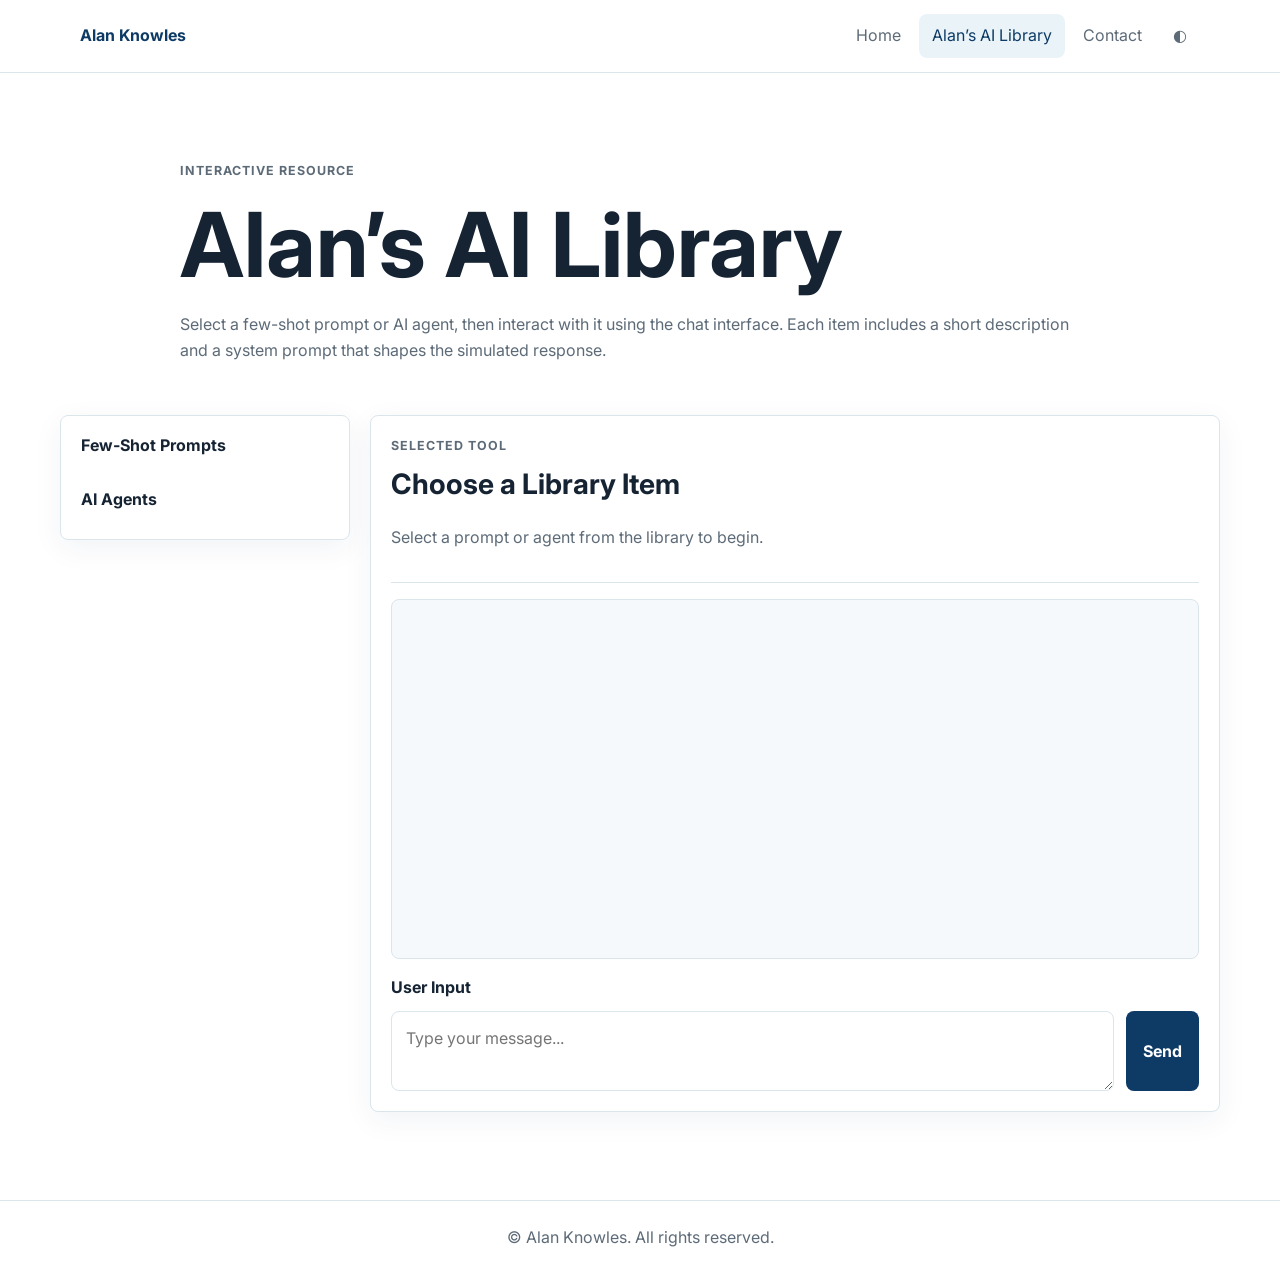
==== library.html @ 8db097d2 "Add files via upload" ====
<!DOCTYPE html>
<html lang="en">
  <head>
    <meta charset="UTF-8" />
    <meta name="viewport" content="width=device-width, initial-scale=1.0" />
    <meta
      name="description"
      content="Alan's AI Library with few-shot prompts, AI agents, and an interactive chat interface."
    />
    <title>Alan’s AI Library | Alan Knowles</title>
    <link rel="preconnect" href="https://fonts.googleapis.com" />
    <link rel="preconnect" href="https://fonts.gstatic.com" crossorigin />
    <link
      href="https://fonts.googleapis.com/css2?family=Inter:wght@400;500;600;700&display=swap"
      rel="stylesheet"
    />
    <link rel="stylesheet" href="styles.css" />
  </head>
  <body>
    <a class="skip-link" href="#main-content">Skip to main content</a>

    <header class="site-header">
      <nav class="nav-shell" aria-label="Primary navigation">
        <a class="brand" href="index.html" aria-label="Alan Knowles home">
          Alan Knowles
        </a>
        <button
          class="nav-toggle"
          type="button"
          aria-controls="primary-menu"
          aria-expanded="false"
          aria-label="Toggle navigation menu"
        >
          <span></span>
          <span></span>
          <span></span>
        </button>
        <div class="nav-links" id="primary-menu">
          <a href="index.html">Home</a>
          <a href="library.html" aria-current="page">Alan’s AI Library</a>
          <a href="index.html#contact">Contact</a>
          <button class="theme-toggle" type="button" aria-label="Toggle dark mode">
            <span aria-hidden="true">◐</span>
          </button>
        </div>
      </nav>
    </header>

    <main id="main-content">
      <section class="section library-intro">
        <div class="section-inner">
          <p class="eyebrow">Interactive Resource</p>
          <h1>Alan’s AI Library</h1>
          <p>
            Select a few-shot prompt or AI agent, then interact with it using
            the chat interface. Each item includes a short description and a
            system prompt that shapes the simulated response.
          </p>
        </div>
      </section>

      <section class="section library-section" aria-label="AI library workspace">
        <div class="section-inner library-layout">
          <aside class="library-sidebar" aria-label="Prompt and agent library">
            <div class="library-group">
              <h2>Few-Shot Prompts</h2>
              <ul class="item-list" id="prompt-list"></ul>
            </div>
            <div class="library-group">
              <h2>AI Agents</h2>
              <ul class="item-list" id="agent-list"></ul>
            </div>
          </aside>

          <section class="chat-panel" aria-labelledby="selected-title">
            <div class="selected-summary">
              <div>
                <p class="eyebrow" id="selected-type">Selected Tool</p>
                <h2 id="selected-title">Choose a Library Item</h2>
              </div>
              <p id="selected-description">
                Select a prompt or agent from the library to begin.
              </p>
            </div>

            <div
              class="chat-window"
              id="chat-window"
              role="log"
              aria-live="polite"
              aria-label="Conversation history"
              tabindex="0"
            ></div>

            <form class="chat-form" id="chat-form">
              <label for="user-input">User Input</label>
              <div class="chat-input-row">
                <textarea
                  id="user-input"
                  name="user-input"
                  rows="2"
                  placeholder="Type your message..."
                  required
                ></textarea>
                <button class="button button-primary" type="submit">Send</button>
              </div>
            </form>
          </section>
        </div>
      </section>
    </main>

    <footer class="site-footer">
      <p>&copy; <span id="year"></span> Alan Knowles. All rights reserved.</p>
    </footer>

    <script src="script.js"></script>
  </body>
</html>
---- styles.css ----
:root {
  --primary: #0d3b66;
  --accent: #7f9db1;
  --complement: #b4d6e3;
  --ink: #152333;
  --muted: #5d6b78;
  --line: #dbe5ec;
  --surface: #ffffff;
  --surface-muted: #f5f9fb;
  --surface-strong: #eaf4f8;
  --shadow: 0 18px 50px rgba(13, 59, 102, 0.11);
  --radius: 8px;
  --max-width: 1160px;
  --transition: 180ms ease;
}

[data-theme="dark"] {
  --ink: #edf6fb;
  --muted: #bacad5;
  --line: #24455f;
  --surface: #071826;
  --surface-muted: #0d2234;
  --surface-strong: #14324a;
  --shadow: 0 18px 50px rgba(0, 0, 0, 0.32);
}

* {
  box-sizing: border-box;
}

html {
  scroll-behavior: smooth;
}

body {
  margin: 0;
  background: var(--surface);
  color: var(--ink);
  font-family: "Inter", "Open Sans", Arial, sans-serif;
  font-size: 16px;
  line-height: 1.6;
}

body.nav-open {
  overflow: hidden;
}

a {
  color: inherit;
  text-decoration: none;
}

img {
  display: block;
  max-width: 100%;
}

button,
input,
textarea {
  font: inherit;
}

:focus-visible {
  outline: 3px solid var(--complement);
  outline-offset: 3px;
}

.skip-link {
  background: var(--primary);
  color: #ffffff;
  left: 1rem;
  padding: 0.75rem 1rem;
  position: fixed;
  top: 0.75rem;
  transform: translateY(-150%);
  transition: transform var(--transition);
  z-index: 200;
}

.skip-link:focus {
  transform: translateY(0);
}

.site-header {
  background: rgba(255, 255, 255, 0.94);
  border-bottom: 1px solid var(--line);
  position: sticky;
  top: 0;
  z-index: 100;
  backdrop-filter: blur(14px);
}

[data-theme="dark"] .site-header {
  background: rgba(7, 24, 38, 0.94);
}

.nav-shell {
  align-items: center;
  display: flex;
  justify-content: space-between;
  margin: 0 auto;
  max-width: var(--max-width);
  min-height: 72px;
  padding: 0 1.25rem;
}

.brand {
  color: var(--primary);
  font-weight: 700;
  letter-spacing: 0;
}

[data-theme="dark"] .brand {
  color: var(--complement);
}

.nav-links {
  align-items: center;
  display: flex;
  gap: 0.35rem;
}

.nav-links a,
.theme-toggle {
  border-radius: var(--radius);
  color: var(--muted);
  padding: 0.6rem 0.8rem;
  transition: background var(--transition), color var(--transition);
}

.nav-links a:hover,
.nav-links a:focus-visible,
.nav-links a[aria-current="page"],
.theme-toggle:hover,
.theme-toggle:focus-visible {
  background: var(--surface-strong);
  color: var(--primary);
}

[data-theme="dark"] .nav-links a:hover,
[data-theme="dark"] .nav-links a:focus-visible,
[data-theme="dark"] .nav-links a[aria-current="page"],
[data-theme="dark"] .theme-toggle:hover,
[data-theme="dark"] .theme-toggle:focus-visible {
  color: #ffffff;
}

.theme-toggle,
.nav-toggle {
  background: transparent;
  border: 0;
  cursor: pointer;
}

.nav-toggle {
  display: none;
  flex-direction: column;
  gap: 5px;
  padding: 0.75rem;
}

.nav-toggle span {
  background: var(--primary);
  border-radius: 999px;
  display: block;
  height: 2px;
  width: 24px;
}

[data-theme="dark"] .nav-toggle span {
  background: var(--complement);
}

.section {
  padding: 5.5rem 1.25rem;
}

.section-muted {
  background: var(--surface-muted);
}

.section-inner {
  margin: 0 auto;
  max-width: var(--max-width);
}

.hero {
  padding-top: 6.5rem;
}

.hero-grid {
  align-items: center;
  display: grid;
  gap: 4rem;
  grid-template-columns: minmax(0, 1.04fr) minmax(320px, 0.8fr);
}

.eyebrow {
  color: var(--primary);
  font-size: 0.78rem;
  font-weight: 700;
  letter-spacing: 0.08em;
  margin: 0 0 0.75rem;
  text-transform: uppercase;
}

[data-theme="dark"] .eyebrow {
  color: var(--complement);
}

h1,
h2,
h3 {
  color: var(--ink);
  line-height: 1.15;
  margin: 0;
}

h1 {
  font-size: clamp(2.75rem, 7vw, 5.6rem);
  letter-spacing: 0;
}

h2 {
  font-size: clamp(1.8rem, 3vw, 2.7rem);
}

h3 {
  font-size: 1.08rem;
}

.hero-subtitle {
  color: var(--primary);
  font-size: clamp(1.2rem, 2vw, 1.55rem);
  font-weight: 600;
  line-height: 1.45;
  margin: 1.35rem 0 1rem;
  max-width: 760px;
}

[data-theme="dark"] .hero-subtitle {
  color: var(--complement);
}

.summary,
.section-heading + p,
.library-intro p,
.contact-grid p,
.selected-summary p,
.service-card p {
  color: var(--muted);
}

.summary {
  max-width: 720px;
}

.button-row {
  display: flex;
  flex-wrap: wrap;
  gap: 0.85rem;
  margin-top: 2rem;
}

.button {
  align-items: center;
  border: 1px solid transparent;
  border-radius: var(--radius);
  cursor: pointer;
  display: inline-flex;
  font-weight: 700;
  justify-content: center;
  min-height: 46px;
  padding: 0.75rem 1rem;
  transition: background var(--transition), border-color var(--transition),
    color var(--transition), transform var(--transition);
}

.button:hover,
.button:focus-visible {
  transform: translateY(-2px);
}

.button-primary {
  background: var(--primary);
  color: #ffffff;
}

.button-primary:hover,
.button-primary:focus-visible {
  background: #092f52;
}

.button-secondary {
  background: transparent;
  border-color: var(--accent);
  color: var(--primary);
}

[data-theme="dark"] .button-secondary {
  color: var(--complement);
}

.button-secondary:hover,
.button-secondary:focus-visible {
  background: var(--surface-strong);
}

.hero-media {
  border-radius: var(--radius);
  box-shadow: var(--shadow);
  margin: 0;
  overflow: hidden;
  position: relative;
}

.hero-media img {
  aspect-ratio: 4 / 5;
  height: 100%;
  object-fit: cover;
  width: 100%;
}

.hero-media figcaption {
  background: rgba(13, 59, 102, 0.92);
  bottom: 0;
  color: #ffffff;
  font-size: 0.9rem;
  left: 0;
  padding: 1rem;
  position: absolute;
  width: 100%;
}

.section-heading {
  margin-bottom: 2.25rem;
  max-width: 720px;
}

.cv-grid,
.service-grid {
  display: grid;
  gap: 1rem;
}

.cv-grid {
  grid-template-columns: repeat(2, minmax(0, 1fr));
}

.service-grid {
  grid-template-columns: repeat(3, minmax(0, 1fr));
}

.cv-block,
.service-card,
.contact-form,
.library-sidebar,
.chat-panel {
  background: var(--surface);
  border: 1px solid var(--line);
  border-radius: var(--radius);
  box-shadow: 0 8px 30px rgba(13, 59, 102, 0.06);
}

[data-theme="dark"] .cv-block,
[data-theme="dark"] .service-card,
[data-theme="dark"] .contact-form,
[data-theme="dark"] .library-sidebar,
[data-theme="dark"] .chat-panel {
  box-shadow: none;
}

.cv-block,
.service-card {
  padding: 1.4rem;
}

.detail-list,
.tag-list {
  list-style: none;
  margin: 1rem 0 0;
  padding: 0;
}

.detail-list {
  display: grid;
  gap: 1rem;
}

.detail-list span {
  display: block;
  font-weight: 600;
}

.detail-list small {
  color: var(--muted);
  display: block;
  margin-top: 0.2rem;
}

.tag-list {
  display: flex;
  flex-wrap: wrap;
  gap: 0.55rem;
}

.tag-list li {
  background: var(--surface-strong);
  border: 1px solid var(--line);
  border-radius: 999px;
  color: var(--primary);
  font-size: 0.9rem;
  padding: 0.35rem 0.7rem;
}

[data-theme="dark"] .tag-list li {
  color: var(--complement);
}

.service-card {
  transition: border-color var(--transition), transform var(--transition);
}

.service-card:hover {
  border-color: var(--accent);
  transform: translateY(-3px);
}

.contact-grid {
  align-items: start;
  display: grid;
  gap: 3rem;
  grid-template-columns: minmax(0, 0.7fr) minmax(300px, 1fr);
}

.contact-form {
  display: grid;
  gap: 0.7rem;
  padding: 1.5rem;
}

label {
  color: var(--ink);
  font-weight: 700;
}

input,
textarea {
  background: var(--surface);
  border: 1px solid var(--line);
  border-radius: var(--radius);
  color: var(--ink);
  padding: 0.85rem 0.9rem;
  transition: border-color var(--transition), box-shadow var(--transition);
  width: 100%;
}

input:focus,
textarea:focus {
  border-color: var(--accent);
  box-shadow: 0 0 0 4px rgba(180, 214, 227, 0.35);
  outline: 0;
}

textarea {
  min-height: 120px;
  resize: vertical;
}

.form-status {
  color: var(--primary);
  font-weight: 700;
  min-height: 1.5rem;
}

[data-theme="dark"] .form-status {
  color: var(--complement);
}

.library-intro {
  padding-bottom: 2.25rem;
}

.library-intro .section-inner {
  max-width: 920px;
}

.library-section {
  padding-top: 0;
}

.library-layout {
  align-items: start;
  display: grid;
  gap: 1.25rem;
  grid-template-columns: minmax(220px, 25%) minmax(0, 75%);
}

.library-sidebar,
.chat-panel {
  padding: 1.25rem;
}

.library-sidebar {
  display: grid;
  gap: 1.5rem;
  position: sticky;
  top: 96px;
}

.library-group h2 {
  font-size: 1rem;
  margin-bottom: 0.7rem;
}

.item-list {
  display: grid;
  gap: 0.55rem;
  list-style: none;
  margin: 0;
  padding: 0;
}

.library-item {
  background: transparent;
  border: 1px solid var(--line);
  border-radius: var(--radius);
  color: var(--ink);
  cursor: pointer;
  padding: 0.75rem;
  text-align: left;
  transition: background var(--transition), border-color var(--transition),
    color var(--transition), transform var(--transition);
  width: 100%;
}

.library-item:hover,
.library-item:focus-visible {
  border-color: var(--accent);
  transform: translateX(2px);
}

.library-item.is-active {
  background: var(--primary);
  border-color: var(--primary);
  color: #ffffff;
}

.chat-panel {
  display: grid;
  gap: 1rem;
  min-height: 680px;
}

.selected-summary {
  border-bottom: 1px solid var(--line);
  display: grid;
  gap: 0.5rem;
  padding-bottom: 1rem;
}

.selected-summary h2 {
  font-size: clamp(1.45rem, 2.2vw, 2rem);
}

.chat-window {
  background: var(--surface-muted);
  border: 1px solid var(--line);
  border-radius: var(--radius);
  display: flex;
  flex-direction: column;
  gap: 0.8rem;
  max-height: 420px;
  min-height: 360px;
  overflow-y: auto;
  padding: 1rem;
  scroll-behavior: smooth;
}

.message {
  animation: message-in 220ms ease both;
  border-radius: var(--radius);
  max-width: min(78%, 680px);
  padding: 0.8rem 0.95rem;
}

.message small {
  display: block;
  font-weight: 800;
  margin-bottom: 0.2rem;
}

.message p {
  margin: 0;
}

.message-user {
  align-self: flex-end;
  background: var(--primary);
  color: #ffffff;
}

.message-ai {
  align-self: flex-start;
  background: var(--surface);
  border: 1px solid var(--line);
  color: var(--ink);
}

.typing {
  align-items: center;
  display: inline-flex;
  gap: 0.25rem;
}

.typing span {
  animation: typing-dot 900ms ease-in-out infinite;
  background: var(--accent);
  border-radius: 50%;
  height: 0.45rem;
  width: 0.45rem;
}

.typing span:nth-child(2) {
  animation-delay: 120ms;
}

.typing span:nth-child(3) {
  animation-delay: 240ms;
}

.chat-form {
  display: grid;
  gap: 0.65rem;
}

.chat-input-row {
  align-items: stretch;
  display: grid;
  gap: 0.75rem;
  grid-template-columns: minmax(0, 1fr) auto;
}

.chat-input-row textarea {
  min-height: 56px;
}

.site-footer {
  border-top: 1px solid var(--line);
  color: var(--muted);
  padding: 1.5rem;
  text-align: center;
}

.site-footer p {
  margin: 0;
}

@keyframes message-in {
  from {
    opacity: 0;
    transform: translateY(8px);
  }
  to {
    opacity: 1;
    transform: translateY(0);
  }
}

@keyframes typing-dot {
  0%,
  80%,
  100% {
    opacity: 0.35;
    transform: translateY(0);
  }
  40% {
    opacity: 1;
    transform: translateY(-3px);
  }
}

@media (prefers-reduced-motion: reduce) {
  *,
  *::before,
  *::after {
    animation-duration: 1ms !important;
    scroll-behavior: auto !important;
    transition-duration: 1ms !important;
  }
}

@media (max-width: 860px) {
  .nav-toggle {
    display: flex;
  }

  .nav-links {
    background: var(--surface);
    border-bottom: 1px solid var(--line);
    display: none;
    left: 0;
    padding: 0.75rem 1.25rem 1.25rem;
    position: absolute;
    right: 0;
    top: 72px;
  }

  .nav-links.is-open {
    display: grid;
    gap: 0.35rem;
  }

  .nav-links a,
  .theme-toggle {
    justify-content: flex-start;
    width: 100%;
  }

  .section {
    padding: 4rem 1rem;
  }

  .hero-grid,
  .contact-grid,
  .library-layout {
    grid-template-columns: 1fr;
  }

  .hero-grid {
    gap: 2.5rem;
  }

  .hero-media img {
    aspect-ratio: 16 / 10;
  }

  .cv-grid,
  .service-grid {
    grid-template-columns: 1fr;
  }

  .library-sidebar {
    position: static;
  }

  .chat-panel {
    min-height: auto;
  }
}

@media (max-width: 560px) {
  .button-row,
  .chat-input-row {
    grid-template-columns: 1fr;
  }

  .button-row {
    display: grid;
  }

  .button,
  .chat-input-row .button {
    width: 100%;
  }

  .message {
    max-width: 94%;
  }

  .hero-media figcaption {
    position: static;
  }
}
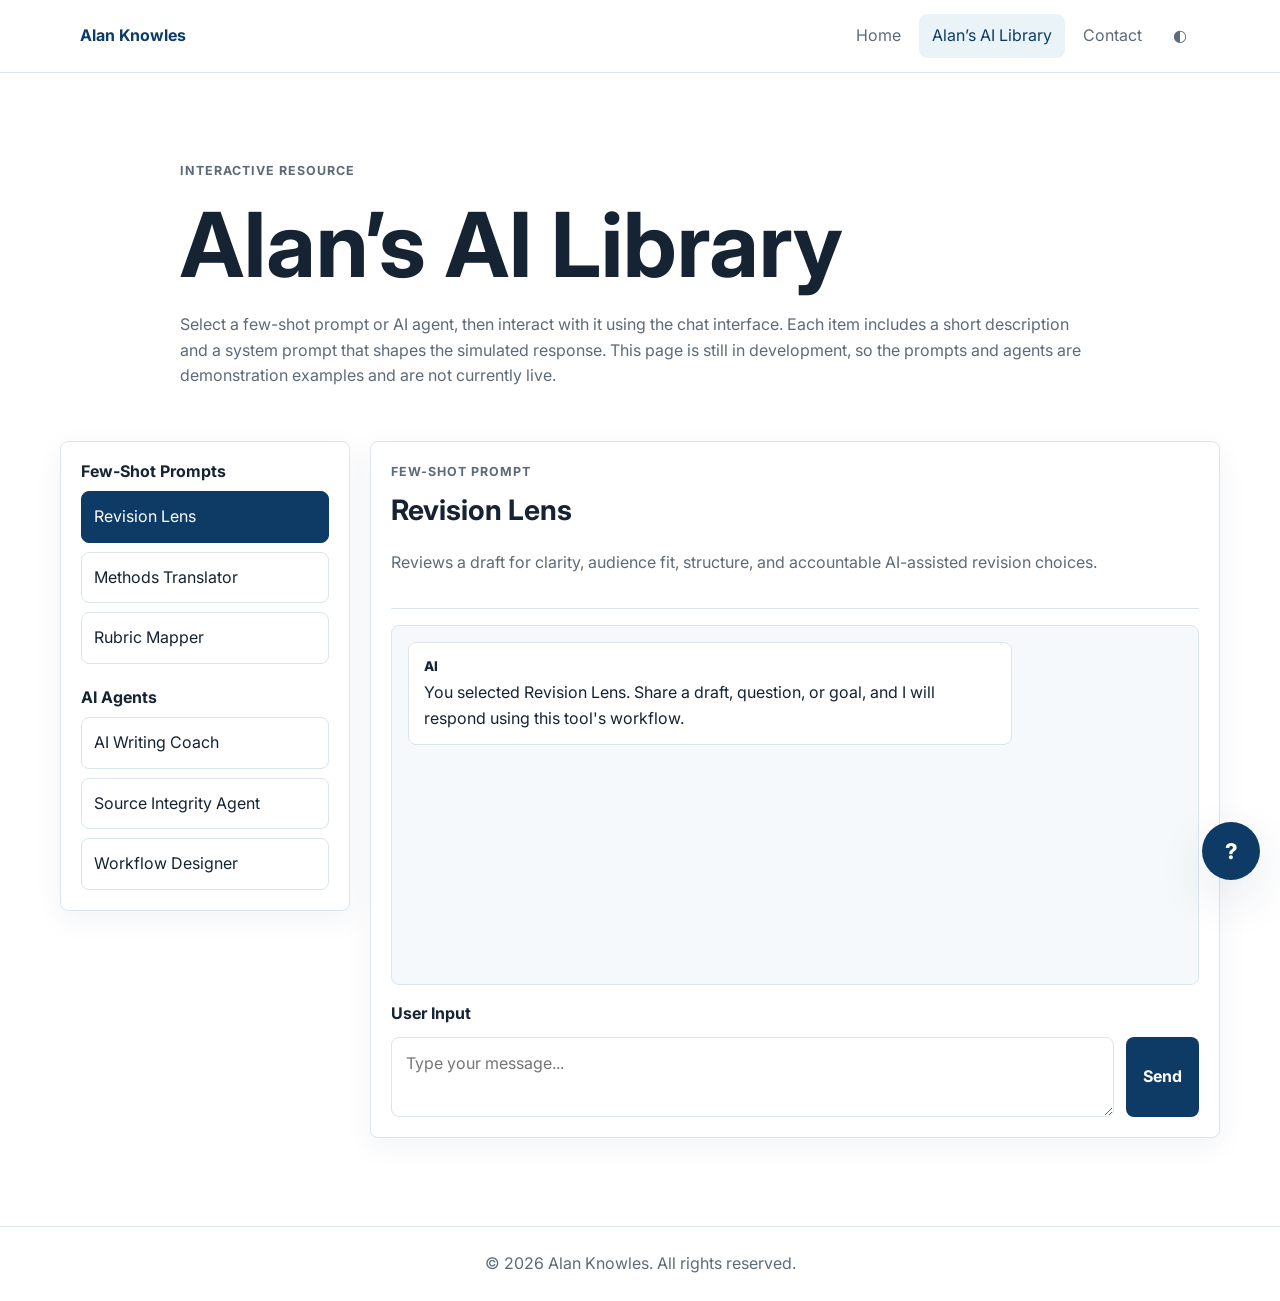
==== commit 48719994: "Add files via upload" ====
--- a/library.html
+++ b/library.html
@@ -54,7 +54,9 @@
           <p>
             Select a few-shot prompt or AI agent, then interact with it using
             the chat interface. Each item includes a short description and a
-            system prompt that shapes the simulated response.
+            system prompt that shapes the simulated response. This page is
+            still in development, so the prompts and agents are demonstration
+            examples and are not currently live.
           </p>
         </div>
       </section>
@@ -116,4 +118,4 @@
 
     <script src="script.js"></script>
   </body>
-</html>+</html>
--- a/styles.css
+++ b/styles.css
@@ -440,9 +440,21 @@
   padding: 1.5rem;
 }
 
+fieldset {
+  border: 0;
+  margin: 0;
+  padding: 0;
+}
+
 label {
   color: var(--ink);
   font-weight: 700;
+}
+
+legend {
+  color: var(--ink);
+  font-weight: 700;
+  margin-bottom: 0.65rem;
 }
 
 input,
@@ -466,6 +478,54 @@
 textarea {
   min-height: 120px;
   resize: vertical;
+}
+
+.purpose-list {
+  display: grid;
+  gap: 0.55rem;
+  grid-template-columns: repeat(2, minmax(0, 1fr));
+}
+
+.purpose-option {
+  align-items: center;
+  background: var(--surface);
+  border: 1px solid var(--line);
+  border-radius: var(--radius);
+  cursor: pointer;
+  display: flex;
+  gap: 0.65rem;
+  min-height: 48px;
+  padding: 0.75rem;
+  transition: background var(--transition), border-color var(--transition),
+    color var(--transition), transform var(--transition);
+}
+
+.purpose-option:hover,
+.purpose-option:focus-within {
+  background: var(--surface-strong);
+  border-color: var(--accent);
+  transform: translateY(-1px);
+}
+
+.purpose-option input {
+  accent-color: var(--primary);
+  flex: 0 0 auto;
+  height: 1rem;
+  width: 1rem;
+}
+
+.purpose-option:has(input:checked) {
+  background: var(--surface-strong);
+  border-color: var(--primary);
+  color: var(--primary);
+}
+
+[data-theme="dark"] .purpose-option:has(input:checked) {
+  color: var(--complement);
+}
+
+.purpose-option span {
+  line-height: 1.3;
 }
 
 .form-status {
@@ -644,6 +704,168 @@
 
 .chat-input-row textarea {
   min-height: 56px;
+}
+
+.floating-chat {
+  bottom: 1.25rem;
+  display: grid;
+  justify-items: end;
+  position: fixed;
+  right: 1.25rem;
+  z-index: 180;
+}
+
+.floating-chat-toggle {
+  align-items: center;
+  background: var(--primary);
+  border: 0;
+  border-radius: 50%;
+  box-shadow: var(--shadow);
+  color: #ffffff;
+  cursor: pointer;
+  display: inline-flex;
+  font-size: 1.35rem;
+  font-weight: 800;
+  height: 58px;
+  justify-content: center;
+  transition: background var(--transition), transform var(--transition);
+  width: 58px;
+}
+
+.floating-chat-toggle:hover,
+.floating-chat-toggle:focus-visible {
+  background: #092f52;
+  transform: translateY(-2px);
+}
+
+.floating-chat-panel {
+  animation: message-in 180ms ease both;
+  background: var(--surface);
+  border: 1px solid var(--line);
+  border-radius: var(--radius);
+  bottom: calc(100% + 0.85rem);
+  box-shadow: var(--shadow);
+  display: grid;
+  gap: 0.85rem;
+  max-height: min(680px, calc(100vh - 7rem));
+  overflow: hidden;
+  padding: 1rem;
+  position: absolute;
+  right: 0;
+  width: min(390px, calc(100vw - 2.5rem));
+}
+
+.floating-chat-panel[hidden] {
+  display: none;
+}
+
+.floating-chat-header {
+  align-items: start;
+  border-bottom: 1px solid var(--line);
+  display: flex;
+  gap: 1rem;
+  justify-content: space-between;
+  padding-bottom: 0.75rem;
+}
+
+.floating-chat-header .eyebrow {
+  margin-bottom: 0.35rem;
+}
+
+.floating-chat-header h2 {
+  font-size: 1.25rem;
+}
+
+.floating-chat-close {
+  align-items: center;
+  background: var(--surface-muted);
+  border: 1px solid var(--line);
+  border-radius: 50%;
+  color: var(--ink);
+  cursor: pointer;
+  display: inline-flex;
+  flex: 0 0 auto;
+  font-size: 1.3rem;
+  height: 34px;
+  justify-content: center;
+  line-height: 1;
+  transition: background var(--transition), border-color var(--transition);
+  width: 34px;
+}
+
+.floating-chat-close:hover,
+.floating-chat-close:focus-visible {
+  background: var(--surface-strong);
+  border-color: var(--accent);
+}
+
+.floating-chat-intro {
+  color: var(--muted);
+  font-size: 0.92rem;
+  margin: 0;
+}
+
+.floating-chat-log {
+  background: var(--surface-muted);
+  border: 1px solid var(--line);
+  border-radius: var(--radius);
+  display: flex;
+  flex-direction: column;
+  gap: 0.65rem;
+  min-height: 240px;
+  overflow-y: auto;
+  padding: 0.8rem;
+}
+
+.floating-message {
+  animation: message-in 220ms ease both;
+  border-radius: var(--radius);
+  max-width: 92%;
+  padding: 0.7rem 0.8rem;
+}
+
+.floating-message small {
+  display: block;
+  font-size: 0.74rem;
+  font-weight: 800;
+  margin-bottom: 0.2rem;
+}
+
+.floating-message p {
+  font-size: 0.92rem;
+  margin: 0;
+}
+
+.floating-message-user {
+  align-self: flex-end;
+  background: var(--primary);
+  color: #ffffff;
+}
+
+.floating-message-ai {
+  align-self: flex-start;
+  background: var(--surface);
+  border: 1px solid var(--line);
+  color: var(--ink);
+}
+
+.floating-chat-form {
+  display: grid;
+  gap: 0.55rem;
+}
+
+.floating-chat-form label {
+  font-size: 0.88rem;
+}
+
+.floating-chat-row {
+  display: grid;
+  gap: 0.6rem;
+  grid-template-columns: minmax(0, 1fr) auto;
+}
+
+.floating-chat-row textarea {
+  min-height: 52px;
 }
 
 .site-footer {
@@ -761,8 +983,27 @@
   }
 
   .button,
-  .chat-input-row .button {
+  .chat-input-row .button,
+  .floating-chat-row .button {
     width: 100%;
+  }
+
+  .purpose-list {
+    grid-template-columns: 1fr;
+  }
+
+  .floating-chat {
+    bottom: 1rem;
+    right: 1rem;
+  }
+
+  .floating-chat-panel {
+    max-height: calc(100vh - 6rem);
+    width: calc(100vw - 2rem);
+  }
+
+  .floating-chat-row {
+    grid-template-columns: 1fr;
   }
 
   .message {
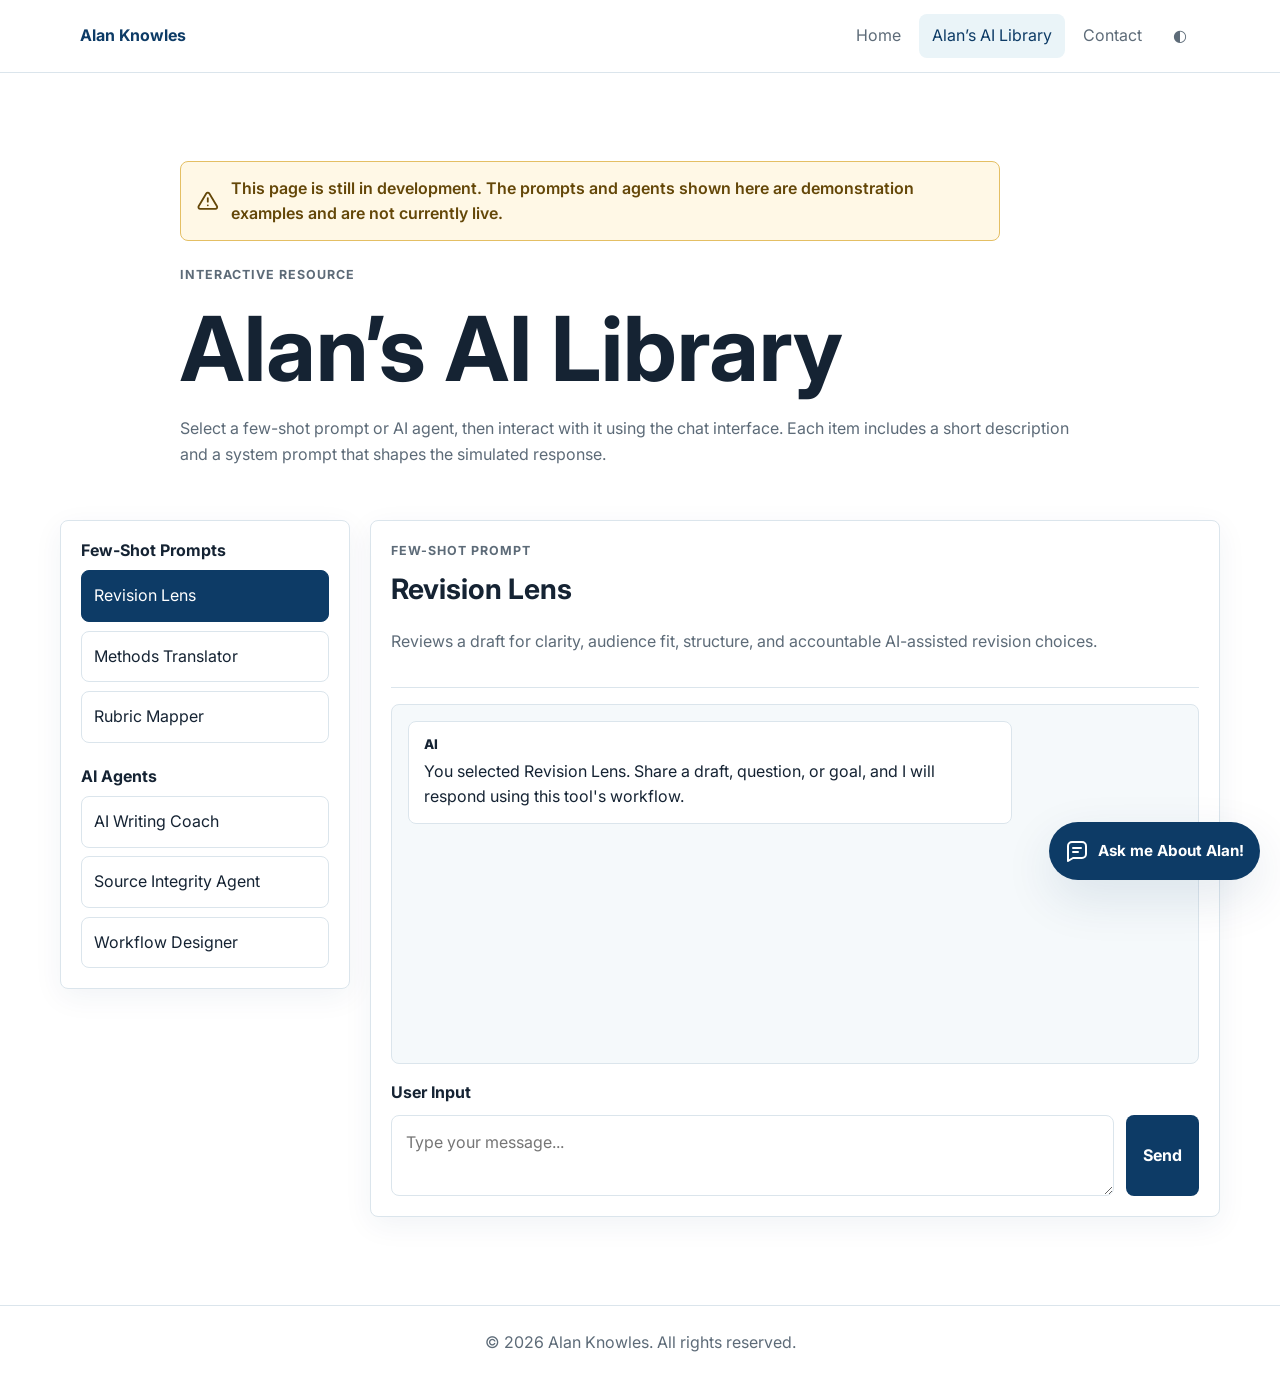
==== commit a735fbee: "Add files via upload" ====
--- a/library.html
+++ b/library.html
@@ -49,14 +49,31 @@
     <main id="main-content">
       <section class="section library-intro">
         <div class="section-inner">
+          <div class="development-alert" role="note" aria-label="Development notice">
+            <svg
+              aria-hidden="true"
+              viewBox="0 0 24 24"
+              fill="none"
+              stroke="currentColor"
+              stroke-width="2"
+              stroke-linecap="round"
+              stroke-linejoin="round"
+            >
+              <path d="M10.29 3.86 1.82 18a2 2 0 0 0 1.71 3h16.94a2 2 0 0 0 1.71-3L13.71 3.86a2 2 0 0 0-3.42 0z"></path>
+              <path d="M12 9v4"></path>
+              <path d="M12 17h.01"></path>
+            </svg>
+            <p>
+              This page is still in development. The prompts and agents shown
+              here are demonstration examples and are not currently live.
+            </p>
+          </div>
           <p class="eyebrow">Interactive Resource</p>
           <h1>Alan’s AI Library</h1>
           <p>
             Select a few-shot prompt or AI agent, then interact with it using
             the chat interface. Each item includes a short description and a
-            system prompt that shapes the simulated response. This page is
-            still in development, so the prompts and agents are demonstration
-            examples and are not currently live.
+            system prompt that shapes the simulated response.
           </p>
         </div>
       </section>
--- a/styles.css
+++ b/styles.css
@@ -308,6 +308,8 @@
 }
 
 .hero-media {
+  background: var(--surface-strong);
+  border: 1px solid var(--line);
   border-radius: var(--radius);
   box-shadow: var(--shadow);
   margin: 0;
@@ -319,17 +321,7 @@
   aspect-ratio: 4 / 5;
   height: 100%;
   object-fit: cover;
-  width: 100%;
-}
-
-.hero-media figcaption {
-  background: rgba(13, 59, 102, 0.92);
-  bottom: 0;
-  color: #ffffff;
-  font-size: 0.9rem;
-  left: 0;
-  padding: 1rem;
-  position: absolute;
+  object-position: center top;
   width: 100%;
 }
 
@@ -346,6 +338,10 @@
 
 .cv-grid {
   grid-template-columns: repeat(2, minmax(0, 1fr));
+}
+
+.cv-block-wide {
+  grid-column: 1 / -1;
 }
 
 .service-grid {
@@ -416,6 +412,100 @@
 
 [data-theme="dark"] .tag-list li {
   color: var(--complement);
+}
+
+.tag-list.teaching-list li {
+  background: transparent;
+  border: 0;
+  padding: 0;
+}
+
+.teaching-helper {
+  color: var(--muted);
+  margin: 0.65rem 0 0;
+}
+
+.teaching-button {
+  background: var(--surface-strong);
+  border: 1px solid var(--line);
+  border-radius: 999px;
+  color: var(--primary);
+  cursor: pointer;
+  display: inline-flex;
+  font-size: 0.9rem;
+  font-weight: 600;
+  padding: 0.35rem 0.7rem;
+  transition: background var(--transition), border-color var(--transition),
+    color var(--transition), transform var(--transition);
+}
+
+.teaching-button:hover,
+.teaching-button:focus-visible,
+.teaching-button.is-active {
+  background: var(--primary);
+  border-color: var(--primary);
+  color: #ffffff;
+  transform: translateY(-1px);
+}
+
+[data-theme="dark"] .teaching-button {
+  color: var(--complement);
+}
+
+[data-theme="dark"] .teaching-button:hover,
+[data-theme="dark"] .teaching-button:focus-visible,
+[data-theme="dark"] .teaching-button.is-active {
+  color: #ffffff;
+}
+
+.thought-bubble {
+  animation: bubble-in 180ms ease both;
+  background: var(--surface);
+  border: 1px solid var(--complement);
+  border-radius: 22px;
+  box-shadow: 0 14px 34px rgba(13, 59, 102, 0.12);
+  margin-top: 1.1rem;
+  padding: 1rem;
+  position: relative;
+}
+
+.thought-bubble::before,
+.thought-bubble::after {
+  background: var(--surface);
+  border: 1px solid var(--complement);
+  border-radius: 50%;
+  content: "";
+  position: absolute;
+}
+
+.thought-bubble::before {
+  bottom: -12px;
+  height: 18px;
+  left: 2rem;
+  width: 18px;
+}
+
+.thought-bubble::after {
+  bottom: -24px;
+  height: 10px;
+  left: 3.15rem;
+  width: 10px;
+}
+
+.thought-bubble h4 {
+  color: var(--primary);
+  font-size: 1rem;
+  line-height: 1.25;
+  margin: 0 0 0.45rem;
+}
+
+[data-theme="dark"] .thought-bubble h4 {
+  color: var(--complement);
+}
+
+.thought-bubble p {
+  color: var(--muted);
+  margin: 0;
 }
 
 .service-card {
@@ -540,6 +630,37 @@
 
 .library-intro {
   padding-bottom: 2.25rem;
+}
+
+.development-alert {
+  align-items: center;
+  background: #fff8e6;
+  border: 1px solid #e4bf64;
+  border-radius: var(--radius);
+  color: #644708;
+  display: flex;
+  gap: 0.8rem;
+  margin-bottom: 1.5rem;
+  max-width: 820px;
+  padding: 0.85rem 1rem;
+}
+
+[data-theme="dark"] .development-alert {
+  background: #30250d;
+  border-color: #8d6d18;
+  color: #f7df9a;
+}
+
+.development-alert svg {
+  flex: 0 0 auto;
+  height: 1.35rem;
+  width: 1.35rem;
+}
+
+.development-alert p {
+  color: inherit;
+  font-weight: 600;
+  margin: 0;
 }
 
 .library-intro .section-inner {
@@ -719,23 +840,32 @@
   align-items: center;
   background: var(--primary);
   border: 0;
-  border-radius: 50%;
+  border-radius: 999px;
   box-shadow: var(--shadow);
   color: #ffffff;
   cursor: pointer;
   display: inline-flex;
-  font-size: 1.35rem;
-  font-weight: 800;
-  height: 58px;
+  gap: 0.55rem;
+  font-size: 0.95rem;
+  font-weight: 700;
+  min-height: 58px;
   justify-content: center;
+  line-height: 1.2;
+  padding: 0.75rem 1rem;
   transition: background var(--transition), transform var(--transition);
-  width: 58px;
+  white-space: nowrap;
 }
 
 .floating-chat-toggle:hover,
 .floating-chat-toggle:focus-visible {
   background: #092f52;
   transform: translateY(-2px);
+}
+
+.floating-chat-icon {
+  flex: 0 0 auto;
+  height: 24px;
+  width: 24px;
 }
 
 .floating-chat-panel {
@@ -903,6 +1033,17 @@
   }
 }
 
+@keyframes bubble-in {
+  from {
+    opacity: 0;
+    transform: translateY(6px) scale(0.98);
+  }
+  to {
+    opacity: 1;
+    transform: translateY(0) scale(1);
+  }
+}
+
 @media (prefers-reduced-motion: reduce) {
   *,
   *::before,
@@ -954,8 +1095,14 @@
     gap: 2.5rem;
   }
 
+  .hero-media {
+    margin: 0 auto;
+    max-width: 520px;
+    width: 100%;
+  }
+
   .hero-media img {
-    aspect-ratio: 16 / 10;
+    aspect-ratio: 4 / 5;
   }
 
   .cv-grid,
@@ -1010,7 +1157,20 @@
     max-width: 94%;
   }
 
-  .hero-media figcaption {
-    position: static;
-  }
-}
+  .floating-chat-toggle {
+    border-radius: 50%;
+    height: 58px;
+    padding: 0;
+    width: 58px;
+  }
+
+  .floating-chat-toggle-text {
+    clip: rect(0 0 0 0);
+    clip-path: inset(50%);
+    height: 1px;
+    overflow: hidden;
+    position: absolute;
+    white-space: nowrap;
+    width: 1px;
+  }
+}
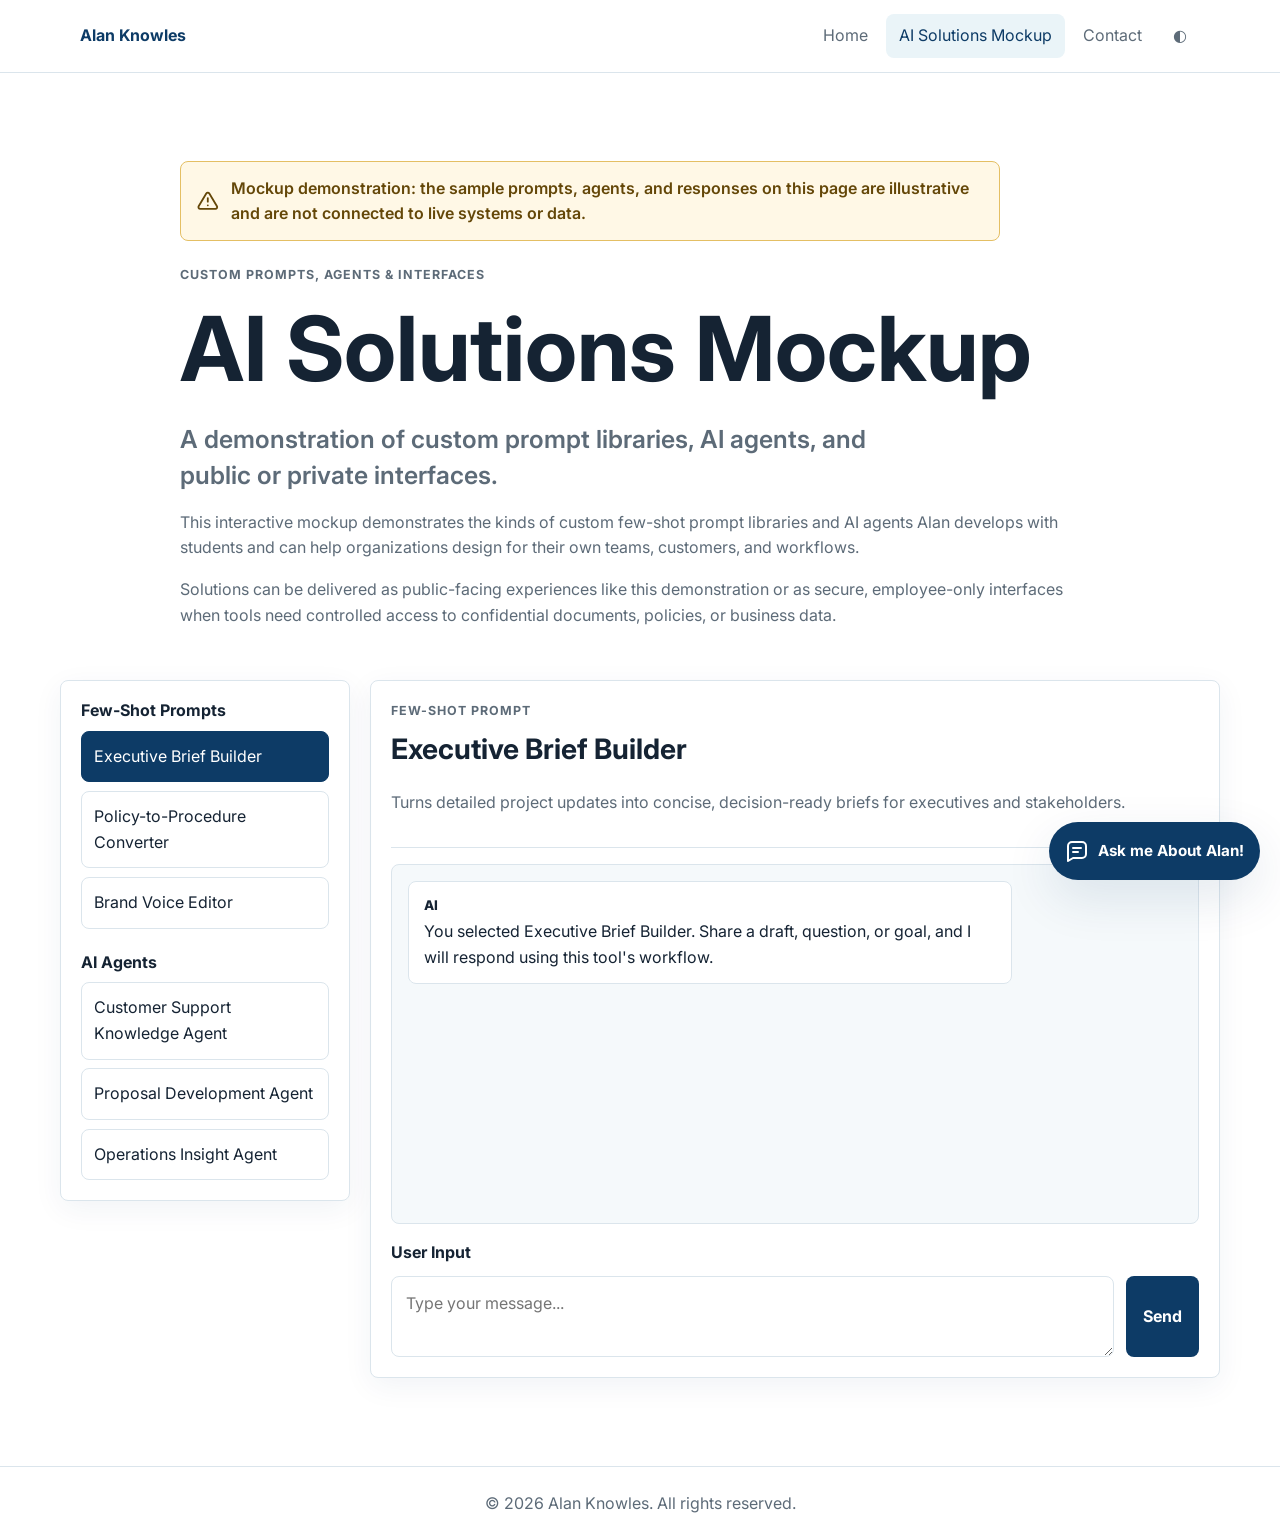
==== commit e545e728: "Add files via upload" ====
--- a/library.html
+++ b/library.html
@@ -5,9 +5,9 @@
     <meta name="viewport" content="width=device-width, initial-scale=1.0" />
     <meta
       name="description"
-      content="Alan's AI Library with few-shot prompts, AI agents, and an interactive chat interface."
+      content="A mockup of custom business prompt libraries, AI agents, and public or private AI interfaces developed by Alan Knowles."
     />
-    <title>Alan’s AI Library | Alan Knowles</title>
+    <title>AI Solutions Mockup | Alan Knowles</title>
     <link rel="preconnect" href="https://fonts.googleapis.com" />
     <link rel="preconnect" href="https://fonts.gstatic.com" crossorigin />
     <link
@@ -37,7 +37,7 @@
         </button>
         <div class="nav-links" id="primary-menu">
           <a href="index.html">Home</a>
-          <a href="library.html" aria-current="page">Alan’s AI Library</a>
+          <a href="library.html" aria-current="page">AI Solutions Mockup</a>
           <a href="index.html#contact">Contact</a>
           <button class="theme-toggle" type="button" aria-label="Toggle dark mode">
             <span aria-hidden="true">◐</span>
@@ -49,7 +49,7 @@
     <main id="main-content">
       <section class="section library-intro">
         <div class="section-inner">
-          <div class="development-alert" role="note" aria-label="Development notice">
+          <div class="development-alert" role="note" aria-label="Demonstration notice">
             <svg
               aria-hidden="true"
               viewBox="0 0 24 24"
@@ -64,16 +64,25 @@
               <path d="M12 17h.01"></path>
             </svg>
             <p>
-              This page is still in development. The prompts and agents shown
-              here are demonstration examples and are not currently live.
+              Mockup demonstration: the sample prompts, agents, and responses
+              on this page are illustrative and are not connected to live systems or data.
             </p>
           </div>
-          <p class="eyebrow">Interactive Resource</p>
-          <h1>Alan’s AI Library</h1>
+          <p class="eyebrow">Custom Prompts, Agents &amp; Interfaces</p>
+          <h1>AI Solutions Mockup</h1>
+          <p class="hero-subtitle">
+            A demonstration of custom prompt libraries, AI agents, and public
+            or private interfaces.
+          </p>
           <p>
-            Select a few-shot prompt or AI agent, then interact with it using
-            the chat interface. Each item includes a short description and a
-            system prompt that shapes the simulated response.
+            This interactive mockup demonstrates the kinds of custom few-shot
+            prompt libraries and AI agents Alan develops with students and can
+            help organizations design for their own teams, customers, and workflows.
+          </p>
+          <p>
+            Solutions can be delivered as public-facing experiences like this
+            demonstration or as secure, employee-only interfaces when tools need
+            controlled access to confidential documents, policies, or business data.
           </p>
         </div>
       </section>
--- a/styles.css
+++ b/styles.css
@@ -393,6 +393,40 @@
   color: var(--muted);
   display: block;
   margin-top: 0.2rem;
+}
+
+.credentials-list {
+  display: grid;
+  gap: 0.75rem;
+  margin-top: 1rem;
+}
+
+.credentials-list details {
+  background: var(--surface-muted);
+  border: 1px solid var(--line);
+  border-radius: var(--radius);
+  padding: 0 1rem;
+}
+
+.credentials-list summary {
+  color: var(--primary);
+  cursor: pointer;
+  font-weight: 700;
+  padding: 0.9rem 2rem 0.9rem 0;
+}
+
+[data-theme="dark"] .credentials-list summary {
+  color: var(--complement);
+}
+
+.credentials-list details[open] {
+  padding-bottom: 1rem;
+}
+
+.credentials-list .detail-list {
+  border-top: 1px solid var(--line);
+  margin-top: 0;
+  padding-top: 1rem;
 }
 
 .tag-list {
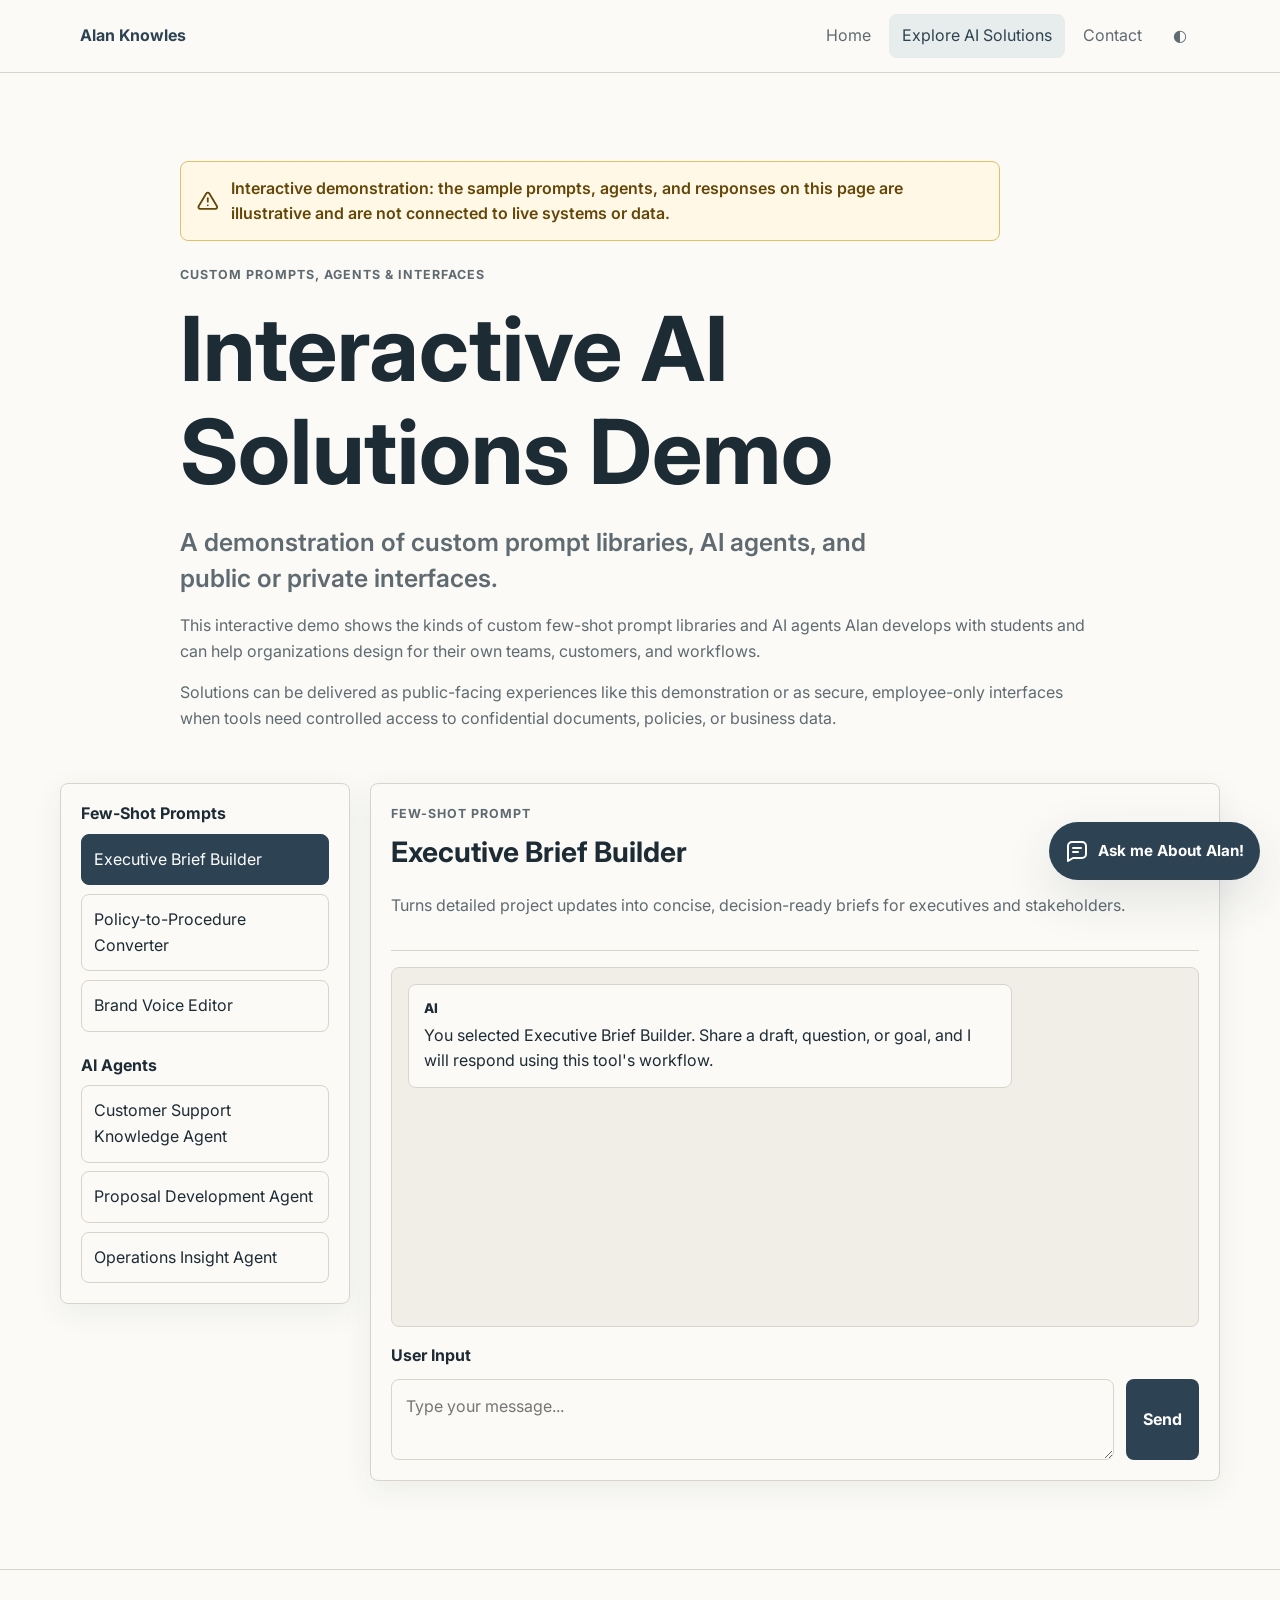
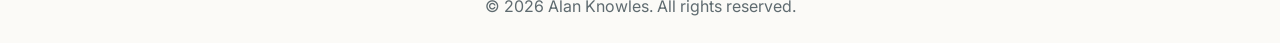
==== commit b3ff25f3: "Add files via upload" ====
--- a/library.html
+++ b/library.html
@@ -5,9 +5,9 @@
     <meta name="viewport" content="width=device-width, initial-scale=1.0" />
     <meta
       name="description"
-      content="A mockup of custom business prompt libraries, AI agents, and public or private AI interfaces developed by Alan Knowles."
+      content="An interactive demonstration of custom business prompt libraries, AI agents, and public or private AI interfaces developed by Alan Knowles."
     />
-    <title>AI Solutions Mockup | Alan Knowles</title>
+    <title>Interactive AI Solutions Demo | Alan Knowles</title>
     <link rel="preconnect" href="https://fonts.googleapis.com" />
     <link rel="preconnect" href="https://fonts.gstatic.com" crossorigin />
     <link
@@ -37,7 +37,7 @@
         </button>
         <div class="nav-links" id="primary-menu">
           <a href="index.html">Home</a>
-          <a href="library.html" aria-current="page">AI Solutions Mockup</a>
+          <a href="library.html" aria-current="page">Explore AI Solutions</a>
           <a href="index.html#contact">Contact</a>
           <button class="theme-toggle" type="button" aria-label="Toggle dark mode">
             <span aria-hidden="true">◐</span>
@@ -64,18 +64,18 @@
               <path d="M12 17h.01"></path>
             </svg>
             <p>
-              Mockup demonstration: the sample prompts, agents, and responses
+              Interactive demonstration: the sample prompts, agents, and responses
               on this page are illustrative and are not connected to live systems or data.
             </p>
           </div>
           <p class="eyebrow">Custom Prompts, Agents &amp; Interfaces</p>
-          <h1>AI Solutions Mockup</h1>
+          <h1>Interactive AI Solutions Demo</h1>
           <p class="hero-subtitle">
             A demonstration of custom prompt libraries, AI agents, and public
             or private interfaces.
           </p>
           <p>
-            This interactive mockup demonstrates the kinds of custom few-shot
+            This interactive demo shows the kinds of custom few-shot
             prompt libraries and AI agents Alan develops with students and can
             help organizations design for their own teams, customers, and workflows.
           </p>
--- a/styles.css
+++ b/styles.css
@@ -1,26 +1,29 @@
 :root {
-  --primary: #0d3b66;
-  --accent: #7f9db1;
-  --complement: #b4d6e3;
-  --ink: #152333;
-  --muted: #5d6b78;
-  --line: #dbe5ec;
-  --surface: #ffffff;
-  --surface-muted: #f5f9fb;
-  --surface-strong: #eaf4f8;
-  --shadow: 0 18px 50px rgba(13, 59, 102, 0.11);
+  --primary: #2d4353;
+  --accent: #728796;
+  --complement: #c7d1d5;
+  --ink: #1d2b34;
+  --muted: #5f6b70;
+  --line: #d8d4cc;
+  --surface: #fbfaf7;
+  --surface-muted: #f1eee8;
+  --surface-strong: #e7ecec;
+  --shadow: 0 18px 50px rgba(35, 51, 61, 0.12);
   --radius: 8px;
   --max-width: 1160px;
   --transition: 180ms ease;
 }
 
 [data-theme="dark"] {
-  --ink: #edf6fb;
-  --muted: #bacad5;
-  --line: #24455f;
-  --surface: #071826;
-  --surface-muted: #0d2234;
-  --surface-strong: #14324a;
+  --primary: #385d73;
+  --accent: #879ca8;
+  --complement: #d6dee0;
+  --ink: #f1eee8;
+  --muted: #bcc4c5;
+  --line: #3b4a50;
+  --surface: #17242c;
+  --surface-muted: #202f37;
+  --surface-strong: #2a3b43;
   --shadow: 0 18px 50px rgba(0, 0, 0, 0.32);
 }
 
@@ -83,7 +86,7 @@
 }
 
 .site-header {
-  background: rgba(255, 255, 255, 0.94);
+  background: rgba(251, 250, 247, 0.94);
   border-bottom: 1px solid var(--line);
   position: sticky;
   top: 0;
@@ -92,7 +95,7 @@
 }
 
 [data-theme="dark"] .site-header {
-  background: rgba(7, 24, 38, 0.94);
+  background: rgba(23, 36, 44, 0.94);
 }
 
 .nav-shell {
@@ -186,14 +189,59 @@
 }
 
 .hero {
+  align-items: center;
+  display: flex;
+  min-height: min(760px, calc(100vh - 72px));
+  overflow: hidden;
+  padding-bottom: 6.5rem;
   padding-top: 6.5rem;
+  position: relative;
 }
 
 .hero-grid {
   align-items: center;
-  display: grid;
-  gap: 4rem;
-  grid-template-columns: minmax(0, 1.04fr) minmax(320px, 0.8fr);
+  position: relative;
+  width: 100%;
+  z-index: 2;
+}
+
+.hero-art {
+  height: 100%;
+  inset: 0;
+  object-fit: cover;
+  object-position: center;
+  position: absolute;
+  width: 100%;
+  z-index: 0;
+}
+
+.hero::after {
+  background: linear-gradient(
+    90deg,
+    rgba(251, 250, 247, 0.99) 0%,
+    rgba(251, 250, 247, 0.96) 38%,
+    rgba(251, 250, 247, 0.58) 54%,
+    rgba(251, 250, 247, 0) 72%
+  );
+  content: "";
+  inset: 0;
+  pointer-events: none;
+  position: absolute;
+  z-index: 1;
+}
+
+[data-theme="dark"] .hero::after {
+  background: linear-gradient(
+    90deg,
+    rgba(23, 36, 44, 0.99) 0%,
+    rgba(23, 36, 44, 0.94) 40%,
+    rgba(23, 36, 44, 0.62) 58%,
+    rgba(23, 36, 44, 0.08) 76%
+  );
+}
+
+.hero-copy {
+  max-width: 690px;
 }
 
 .eyebrow {
@@ -220,6 +268,12 @@
 h1 {
   font-size: clamp(2.75rem, 7vw, 5.6rem);
   letter-spacing: 0;
+}
+
+.hero-copy h1 {
+  font-size: clamp(2.7rem, 5.2vw, 4.7rem);
+  letter-spacing: -0.035em;
+  max-width: 780px;
 }
 
 h2 {
@@ -289,7 +343,7 @@
 
 .button-primary:hover,
 .button-primary:focus-visible {
-  background: #092f52;
+  background: #1d303e;
 }
 
 .button-secondary {
@@ -307,27 +361,48 @@
   background: var(--surface-strong);
 }
 
-.hero-media {
-  background: var(--surface-strong);
+.workflow-feature {
+  background: var(--surface-muted);
+  padding: 0 1.25rem 5.5rem;
+}
+
+.workflow-feature-inner {
+  margin: 0 auto;
+  max-width: 1320px;
+}
+
+.workflow-banner {
+  background: #f7f3ed;
   border: 1px solid var(--line);
-  border-radius: var(--radius);
+  border-radius: calc(var(--radius) + 4px);
   box-shadow: var(--shadow);
   margin: 0;
   overflow: hidden;
   position: relative;
 }
 
-.hero-media img {
-  aspect-ratio: 4 / 5;
-  height: 100%;
-  object-fit: cover;
-  object-position: center top;
+.workflow-banner img {
+  aspect-ratio: 3 / 1;
+  height: auto;
   width: 100%;
 }
 
 .section-heading {
   margin-bottom: 2.25rem;
   max-width: 720px;
+}
+
+.services-heading {
+  align-items: end;
+  display: grid;
+  gap: 2rem;
+  grid-template-columns: minmax(0, 1.15fr) minmax(280px, 0.85fr);
+  max-width: none;
+}
+
+.services-heading > p {
+  color: var(--muted);
+  margin: 0;
 }
 
 .cv-grid,
@@ -356,7 +431,7 @@
   background: var(--surface);
   border: 1px solid var(--line);
   border-radius: var(--radius);
-  box-shadow: 0 8px 30px rgba(13, 59, 102, 0.06);
+  box-shadow: 0 8px 30px rgba(35, 51, 61, 0.07);
 }
 
 [data-theme="dark"] .cv-block,
@@ -399,6 +474,31 @@
   display: grid;
   gap: 0.75rem;
   margin-top: 1rem;
+}
+
+.credential-heading {
+  align-items: end;
+  display: grid;
+  gap: 1.5rem;
+  grid-template-columns: minmax(220px, 0.7fr) minmax(300px, 1.3fr);
+}
+
+.credential-heading > p {
+  color: var(--muted);
+  margin: 0;
+}
+
+.credential-kicker {
+  color: var(--primary);
+  font-size: 0.72rem;
+  font-weight: 700;
+  letter-spacing: 0.08em;
+  margin: 0 0 0.45rem;
+  text-transform: uppercase;
+}
+
+[data-theme="dark"] .credential-kicker {
+  color: var(--complement);
 }
 
 .credentials-list details {
@@ -497,7 +597,7 @@
   background: var(--surface);
   border: 1px solid var(--complement);
   border-radius: 22px;
-  box-shadow: 0 14px 34px rgba(13, 59, 102, 0.12);
+  box-shadow: 0 14px 34px rgba(35, 51, 61, 0.12);
   margin-top: 1.1rem;
   padding: 1rem;
   position: relative;
@@ -543,12 +643,91 @@
 }
 
 .service-card {
+  display: flex;
+  flex-direction: column;
+  gap: 0.85rem;
   transition: border-color var(--transition), transform var(--transition);
+}
+
+.service-card h3,
+.service-card p {
+  margin: 0;
+}
+
+.service-card .service-number {
+  color: var(--accent);
+  font-size: 0.72rem;
+  font-weight: 700;
+  letter-spacing: 0.1em;
+}
+
+.service-card .service-fit {
+  border-top: 1px solid var(--line);
+  margin-top: auto;
+  padding-top: 0.9rem;
+}
+
+.service-card .service-outcome {
+  color: var(--primary);
+  font-size: 0.9rem;
+  font-weight: 700;
+}
+
+[data-theme="dark"] .service-card .service-outcome {
+  color: var(--complement);
 }
 
 .service-card:hover {
   border-color: var(--accent);
   transform: translateY(-3px);
+}
+
+.services-cta {
+  align-items: center;
+  border-top: 1px solid var(--line);
+  display: flex;
+  justify-content: space-between;
+  margin-top: 2rem;
+  padding-top: 1.5rem;
+}
+
+.services-cta p {
+  color: var(--muted);
+  margin: 0;
+}
+
+.proof-strip {
+  background: var(--primary);
+  color: #ffffff;
+  padding: 1.5rem 1.25rem;
+}
+
+.proof-grid {
+  display: grid;
+  gap: 0;
+  grid-template-columns: repeat(4, minmax(0, 1fr));
+}
+
+.proof-grid > div {
+  border-left: 1px solid rgba(255, 255, 255, 0.25);
+  display: grid;
+  gap: 0.15rem;
+  padding: 0.25rem 1.25rem;
+}
+
+.proof-grid > div:first-child {
+  border-left: 0;
+  padding-left: 0;
+}
+
+.proof-grid strong {
+  font-size: 0.9rem;
+}
+
+.proof-grid span {
+  color: var(--complement);
+  font-size: 0.78rem;
+  line-height: 1.4;
 }
 
 .contact-grid {
@@ -595,7 +774,7 @@
 input:focus,
 textarea:focus {
   border-color: var(--accent);
-  box-shadow: 0 0 0 4px rgba(180, 214, 227, 0.35);
+  box-shadow: 0 0 0 4px rgba(114, 135, 150, 0.24);
   outline: 0;
 }
 
@@ -892,7 +1071,7 @@
 
 .floating-chat-toggle:hover,
 .floating-chat-toggle:focus-visible {
-  background: #092f52;
+  background: #1d303e;
   transform: translateY(-2px);
 }
 
@@ -1119,24 +1298,42 @@
     padding: 4rem 1rem;
   }
 
-  .hero-grid,
   .contact-grid,
   .library-layout {
     grid-template-columns: 1fr;
   }
 
-  .hero-grid {
-    gap: 2.5rem;
-  }
-
-  .hero-media {
-    margin: 0 auto;
-    max-width: 520px;
-    width: 100%;
-  }
-
-  .hero-media img {
-    aspect-ratio: 4 / 5;
+  .services-heading {
+    align-items: start;
+    grid-template-columns: 1fr;
+  }
+
+  .hero {
+    min-height: 680px;
+  }
+
+  .hero-art {
+    object-position: 58% center;
+  }
+
+  .hero::after {
+    background: linear-gradient(
+      90deg,
+      rgba(251, 250, 247, 0.98) 0%,
+      rgba(251, 250, 247, 0.93) 58%,
+      rgba(251, 250, 247, 0.5) 78%,
+      rgba(251, 250, 247, 0.15) 100%
+    );
+  }
+
+  [data-theme="dark"] .hero::after {
+    background: linear-gradient(
+      90deg,
+      rgba(23, 36, 44, 0.99) 0%,
+      rgba(23, 36, 44, 0.94) 58%,
+      rgba(23, 36, 44, 0.62) 82%,
+      rgba(23, 36, 44, 0.24) 100%
+    );
   }
 
   .cv-grid,
@@ -1144,6 +1341,21 @@
     grid-template-columns: 1fr;
   }
 
+  .proof-grid {
+    gap: 1rem 0;
+    grid-template-columns: repeat(2, minmax(0, 1fr));
+  }
+
+  .proof-grid > div:nth-child(3) {
+    border-left: 0;
+    padding-left: 0;
+  }
+
+  .credential-heading {
+    align-items: start;
+    grid-template-columns: 1fr;
+  }
+
   .library-sidebar {
     position: static;
   }
@@ -1154,9 +1366,77 @@
 }
 
 @media (max-width: 560px) {
+  .hero {
+    align-items: end;
+    min-height: 760px;
+    padding-bottom: 3.5rem;
+    padding-top: 15rem;
+  }
+
+  .hero-art {
+    object-position: 66% center;
+  }
+
+  .hero::after,
+  [data-theme="dark"] .hero::after {
+    background: linear-gradient(
+      180deg,
+      rgba(251, 250, 247, 0.08) 0%,
+      rgba(251, 250, 247, 0.42) 28%,
+      rgba(251, 250, 247, 0.97) 48%,
+      rgba(251, 250, 247, 1) 100%
+    );
+  }
+
+  [data-theme="dark"] .hero::after {
+    background: linear-gradient(
+      180deg,
+      rgba(23, 36, 44, 0.08) 0%,
+      rgba(23, 36, 44, 0.5) 30%,
+      rgba(23, 36, 44, 0.97) 50%,
+      rgba(23, 36, 44, 1) 100%
+    );
+  }
+
+  .hero-copy h1 {
+    font-size: clamp(2.5rem, 12vw, 3.5rem);
+  }
+
+  .workflow-feature {
+    padding: 0 0 4rem;
+  }
+
+  .workflow-banner {
+    border-left: 0;
+    border-radius: 0;
+    border-right: 0;
+  }
+
   .button-row,
   .chat-input-row {
     grid-template-columns: 1fr;
+  }
+
+  .services-cta {
+    align-items: stretch;
+    flex-direction: column;
+    gap: 1rem;
+  }
+
+  .proof-grid {
+    grid-template-columns: 1fr;
+  }
+
+  .proof-grid > div,
+  .proof-grid > div:nth-child(3) {
+    border-left: 0;
+    border-top: 1px solid rgba(255, 255, 255, 0.25);
+    padding: 0.8rem 0 0;
+  }
+
+  .proof-grid > div:first-child {
+    border-top: 0;
+    padding-top: 0;
   }
 
   .button-row {
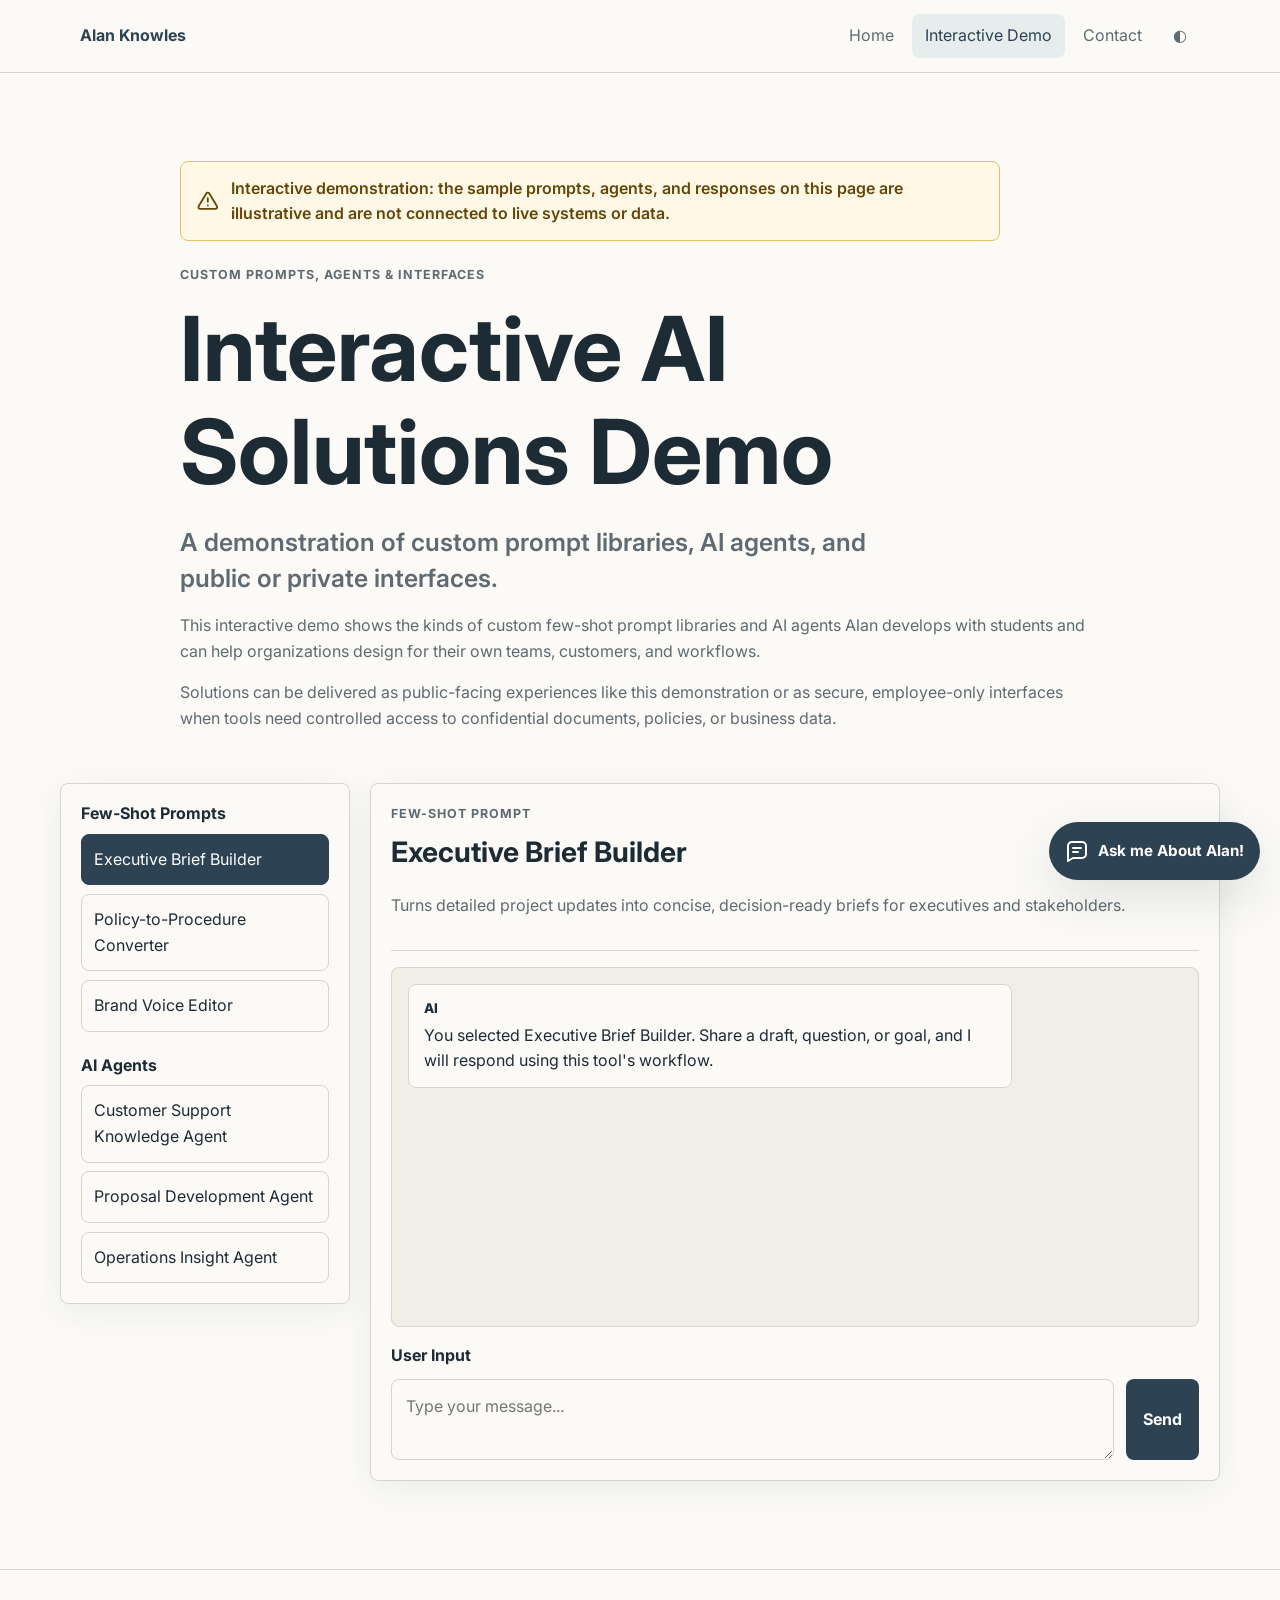
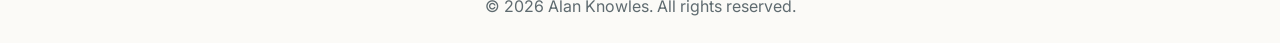
==== commit c250224a: "Add files via upload" ====
--- a/library.html
+++ b/library.html
@@ -37,7 +37,7 @@
         </button>
         <div class="nav-links" id="primary-menu">
           <a href="index.html">Home</a>
-          <a href="library.html" aria-current="page">Explore AI Solutions</a>
+          <a href="library.html" aria-current="page">Interactive Demo</a>
           <a href="index.html#contact">Contact</a>
           <button class="theme-toggle" type="button" aria-label="Toggle dark mode">
             <span aria-hidden="true">◐</span>
--- a/styles.css
+++ b/styles.css
@@ -362,8 +362,12 @@
 }
 
 .workflow-feature {
-  background: var(--surface-muted);
-  padding: 0 1.25rem 5.5rem;
+  background: linear-gradient(
+    to bottom,
+    var(--surface) 0%,
+    var(--surface-muted) 100%
+  );
+  padding: 3rem 1.25rem 5.5rem;
 }
 
 .workflow-feature-inner {
@@ -694,40 +698,6 @@
 .services-cta p {
   color: var(--muted);
   margin: 0;
-}
-
-.proof-strip {
-  background: var(--primary);
-  color: #ffffff;
-  padding: 1.5rem 1.25rem;
-}
-
-.proof-grid {
-  display: grid;
-  gap: 0;
-  grid-template-columns: repeat(4, minmax(0, 1fr));
-}
-
-.proof-grid > div {
-  border-left: 1px solid rgba(255, 255, 255, 0.25);
-  display: grid;
-  gap: 0.15rem;
-  padding: 0.25rem 1.25rem;
-}
-
-.proof-grid > div:first-child {
-  border-left: 0;
-  padding-left: 0;
-}
-
-.proof-grid strong {
-  font-size: 0.9rem;
-}
-
-.proof-grid span {
-  color: var(--complement);
-  font-size: 0.78rem;
-  line-height: 1.4;
 }
 
 .contact-grid {
@@ -1341,16 +1311,6 @@
     grid-template-columns: 1fr;
   }
 
-  .proof-grid {
-    gap: 1rem 0;
-    grid-template-columns: repeat(2, minmax(0, 1fr));
-  }
-
-  .proof-grid > div:nth-child(3) {
-    border-left: 0;
-    padding-left: 0;
-  }
-
   .credential-heading {
     align-items: start;
     grid-template-columns: 1fr;
@@ -1403,7 +1363,7 @@
   }
 
   .workflow-feature {
-    padding: 0 0 4rem;
+    padding: 2rem 0 4rem;
   }
 
   .workflow-banner {
@@ -1421,22 +1381,6 @@
     align-items: stretch;
     flex-direction: column;
     gap: 1rem;
-  }
-
-  .proof-grid {
-    grid-template-columns: 1fr;
-  }
-
-  .proof-grid > div,
-  .proof-grid > div:nth-child(3) {
-    border-left: 0;
-    border-top: 1px solid rgba(255, 255, 255, 0.25);
-    padding: 0.8rem 0 0;
-  }
-
-  .proof-grid > div:first-child {
-    border-top: 0;
-    padding-top: 0;
   }
 
   .button-row {
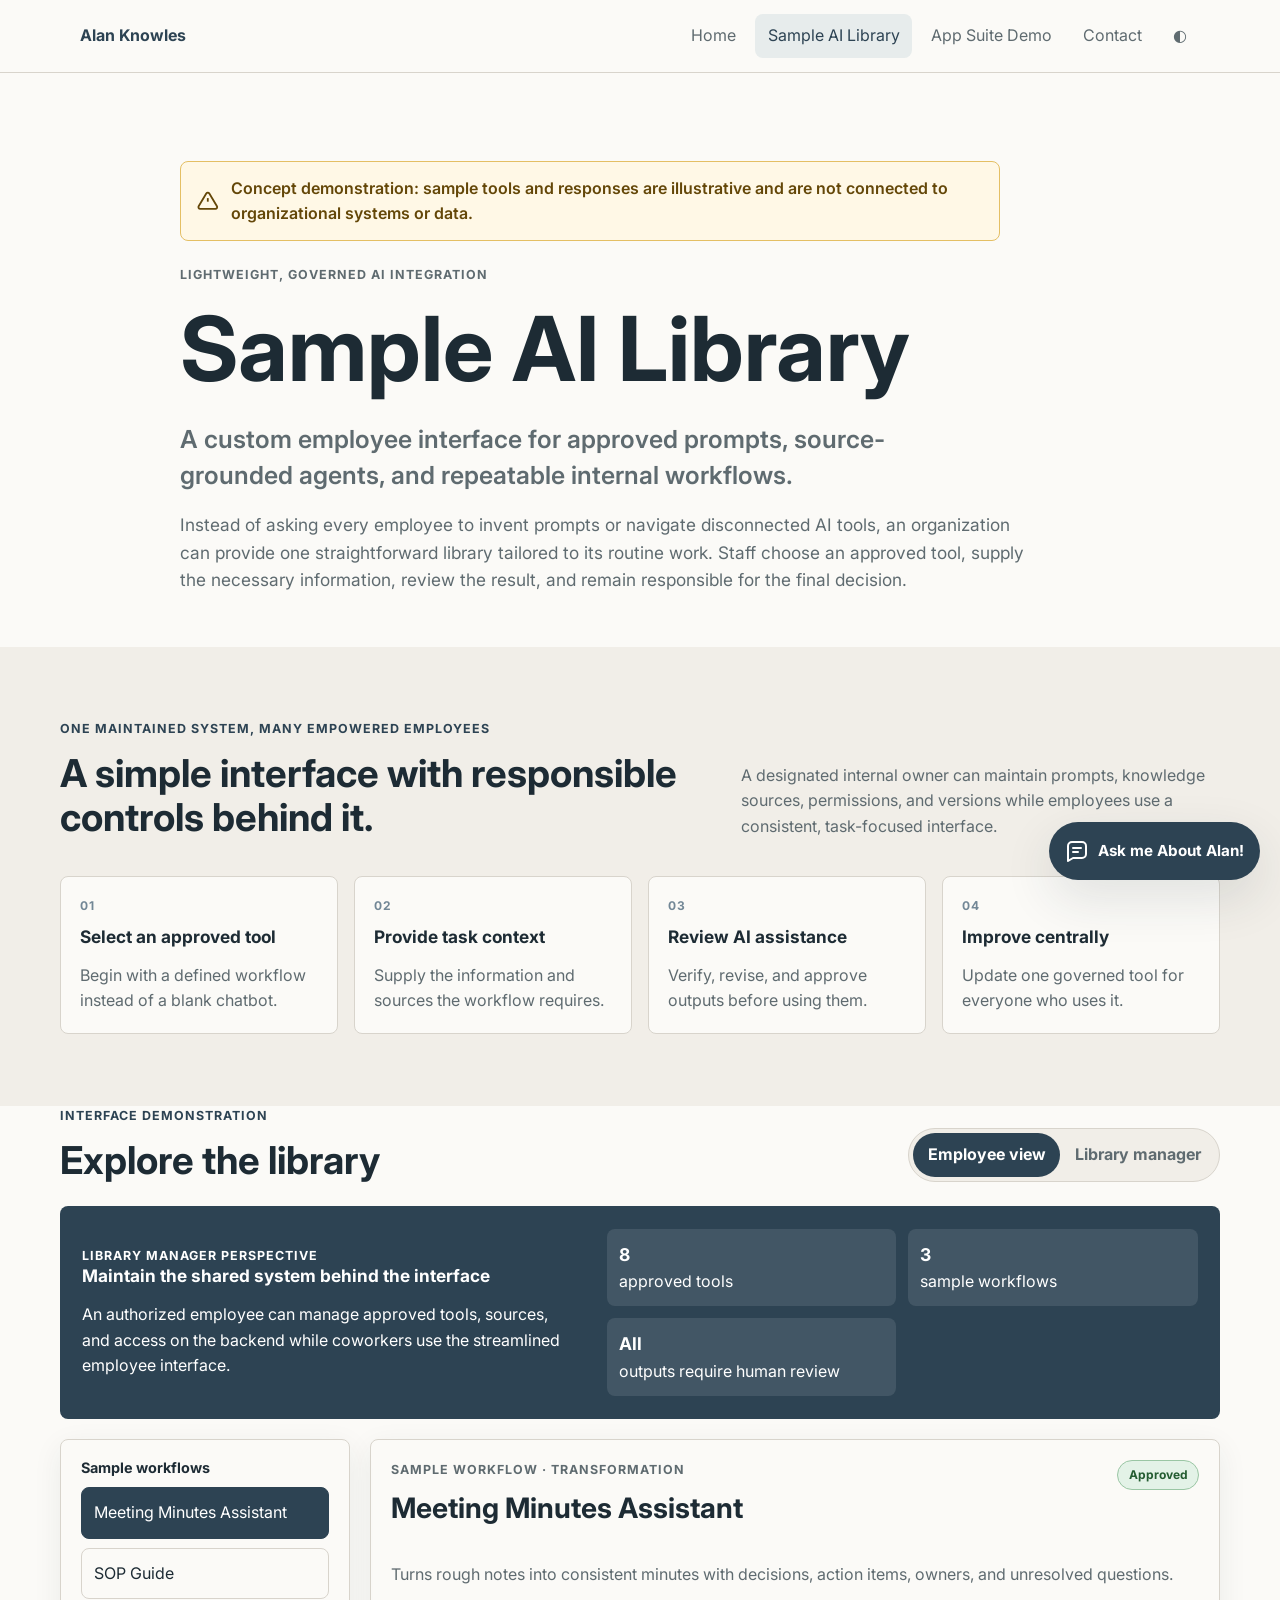
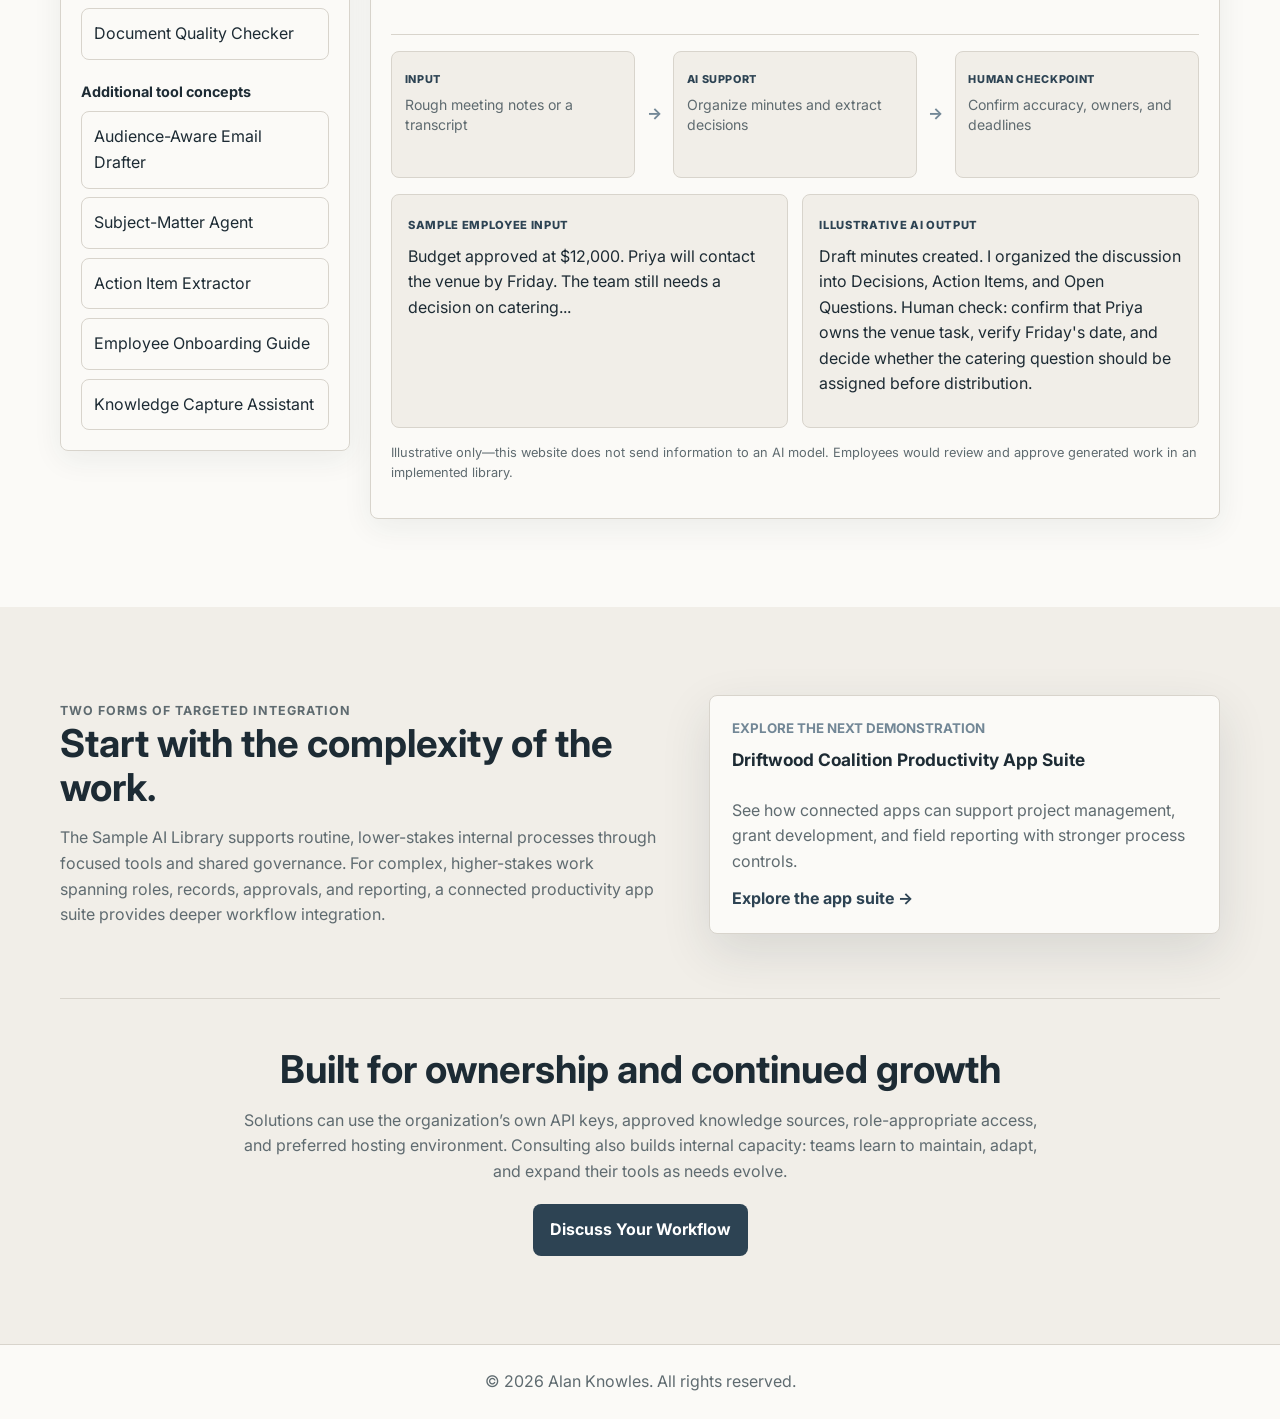
==== commit 20c9b9ea: "Add files via upload" ====
--- a/library.html
+++ b/library.html
@@ -1,147 +1,47 @@
 <!DOCTYPE html>
 <html lang="en">
-  <head>
-    <meta charset="UTF-8" />
-    <meta name="viewport" content="width=device-width, initial-scale=1.0" />
-    <meta
-      name="description"
-      content="An interactive demonstration of custom business prompt libraries, AI agents, and public or private AI interfaces developed by Alan Knowles."
-    />
-    <title>Interactive AI Solutions Demo | Alan Knowles</title>
-    <link rel="preconnect" href="https://fonts.googleapis.com" />
-    <link rel="preconnect" href="https://fonts.gstatic.com" crossorigin />
-    <link
-      href="https://fonts.googleapis.com/css2?family=Inter:wght@400;500;600;700&display=swap"
-      rel="stylesheet"
-    />
-    <link rel="stylesheet" href="styles.css" />
-  </head>
-  <body>
-    <a class="skip-link" href="#main-content">Skip to main content</a>
-
-    <header class="site-header">
-      <nav class="nav-shell" aria-label="Primary navigation">
-        <a class="brand" href="index.html" aria-label="Alan Knowles home">
-          Alan Knowles
-        </a>
-        <button
-          class="nav-toggle"
-          type="button"
-          aria-controls="primary-menu"
-          aria-expanded="false"
-          aria-label="Toggle navigation menu"
-        >
-          <span></span>
-          <span></span>
-          <span></span>
-        </button>
-        <div class="nav-links" id="primary-menu">
-          <a href="index.html">Home</a>
-          <a href="library.html" aria-current="page">Interactive Demo</a>
-          <a href="index.html#contact">Contact</a>
-          <button class="theme-toggle" type="button" aria-label="Toggle dark mode">
-            <span aria-hidden="true">◐</span>
-          </button>
-        </div>
-      </nav>
-    </header>
-
-    <main id="main-content">
-      <section class="section library-intro">
-        <div class="section-inner">
-          <div class="development-alert" role="note" aria-label="Demonstration notice">
-            <svg
-              aria-hidden="true"
-              viewBox="0 0 24 24"
-              fill="none"
-              stroke="currentColor"
-              stroke-width="2"
-              stroke-linecap="round"
-              stroke-linejoin="round"
-            >
-              <path d="M10.29 3.86 1.82 18a2 2 0 0 0 1.71 3h16.94a2 2 0 0 0 1.71-3L13.71 3.86a2 2 0 0 0-3.42 0z"></path>
-              <path d="M12 9v4"></path>
-              <path d="M12 17h.01"></path>
-            </svg>
-            <p>
-              Interactive demonstration: the sample prompts, agents, and responses
-              on this page are illustrative and are not connected to live systems or data.
-            </p>
-          </div>
-          <p class="eyebrow">Custom Prompts, Agents &amp; Interfaces</p>
-          <h1>Interactive AI Solutions Demo</h1>
-          <p class="hero-subtitle">
-            A demonstration of custom prompt libraries, AI agents, and public
-            or private interfaces.
-          </p>
-          <p>
-            This interactive demo shows the kinds of custom few-shot
-            prompt libraries and AI agents Alan develops with students and can
-            help organizations design for their own teams, customers, and workflows.
-          </p>
-          <p>
-            Solutions can be delivered as public-facing experiences like this
-            demonstration or as secure, employee-only interfaces when tools need
-            controlled access to confidential documents, policies, or business data.
-          </p>
+<head>
+  <meta charset="UTF-8"><meta name="viewport" content="width=device-width, initial-scale=1.0">
+  <meta name="description" content="Explore a sample internal AI library: a custom employee interface for approved prompts, source-grounded agents, and repeatable workplace workflows.">
+  <title>Sample AI Library | Alan Knowles</title>
+  <link rel="preconnect" href="https://fonts.googleapis.com"><link rel="preconnect" href="https://fonts.gstatic.com" crossorigin>
+  <link href="https://fonts.googleapis.com/css2?family=Inter:wght@400;500;600;700&display=swap" rel="stylesheet"><link rel="stylesheet" href="styles.css?v=20260924-2">
+</head>
+<body>
+<a class="skip-link" href="#main-content">Skip to main content</a>
+<header class="site-header"><nav class="nav-shell" aria-label="Primary navigation">
+  <a class="brand" href="index.html" aria-label="Alan Knowles home">Alan Knowles</a>
+  <button class="nav-toggle" type="button" aria-controls="primary-menu" aria-expanded="false" aria-label="Toggle navigation menu"><span></span><span></span><span></span></button>
+  <div class="nav-links" id="primary-menu"><a href="index.html">Home</a><a href="library.html" aria-current="page">Sample AI Library</a><a href="app-suite.html">App Suite Demo</a><a href="index.html#contact">Contact</a><button class="theme-toggle" type="button" aria-label="Toggle dark mode"><span aria-hidden="true">◐</span></button></div>
+</nav></header>
+<main id="main-content">
+  <section class="section library-intro"><div class="section-inner">
+    <div class="development-alert" role="note" aria-label="Demonstration notice"><svg aria-hidden="true" viewBox="0 0 24 24" fill="none" stroke="currentColor" stroke-width="2"><path d="M10.29 3.86 1.82 18a2 2 0 0 0 1.71 3h16.94a2 2 0 0 0 1.71-3L13.71 3.86a2 2 0 0 0-3.42 0z"></path><path d="M12 9v4"></path><path d="M12 17h.01"></path></svg><p>Concept demonstration: sample tools and responses are illustrative and are not connected to organizational systems or data.</p></div>
+    <p class="eyebrow">Lightweight, governed AI integration</p><h1>Sample AI Library</h1>
+    <p class="hero-subtitle">A custom employee interface for approved prompts, source-grounded agents, and repeatable internal workflows.</p>
+    <p class="library-lead">Instead of asking every employee to invent prompts or navigate disconnected AI tools, an organization can provide one straightforward library tailored to its routine work. Staff choose an approved tool, supply the necessary information, review the result, and remain responsible for the final decision.</p>
+  </div></section>
+  <section class="section library-model-section" aria-labelledby="model-heading"><div class="section-inner">
+    <div class="section-heading services-heading"><div><p class="eyebrow">One maintained system, many empowered employees</p><h2 id="model-heading">A simple interface with responsible controls behind it.</h2></div><p>A designated internal owner can maintain prompts, knowledge sources, permissions, and versions while employees use a consistent, task-focused interface.</p></div>
+    <div class="library-steps" aria-label="How the library works"><article><span>01</span><h3>Select an approved tool</h3><p>Begin with a defined workflow instead of a blank chatbot.</p></article><article><span>02</span><h3>Provide task context</h3><p>Supply the information and sources the workflow requires.</p></article><article><span>03</span><h3>Review AI assistance</h3><p>Verify, revise, and approve outputs before using them.</p></article><article><span>04</span><h3>Improve centrally</h3><p>Update one governed tool for everyone who uses it.</p></article></div>
+  </div></section>
+  <section class="section library-section" aria-labelledby="workspace-heading"><div class="section-inner">
+    <div class="library-toolbar"><div><p class="eyebrow">Interface demonstration</p><h2 id="workspace-heading">Explore the library</h2></div><div class="role-switch" role="group" aria-label="Choose demonstration role"><button type="button" class="role-button is-active" data-library-role="employee" aria-pressed="true">Employee view</button><button type="button" class="role-button" data-library-role="manager" aria-pressed="false">Library manager</button></div></div>
+    <div class="manager-overview" id="manager-overview" hidden><div><p class="eyebrow">Library manager perspective</p><h3>Maintain the shared system behind the interface</h3><p>An authorized employee can manage approved tools, sources, and access on the backend while coworkers use the streamlined employee interface.</p></div><ul><li><strong>8</strong> approved tools</li><li><strong>3</strong> sample workflows</li><li><strong>All</strong> outputs require human review</li></ul></div>
+    <div class="library-layout">
+      <aside class="library-sidebar" aria-label="Internal AI tool library"><div class="library-group"><h3>Sample workflows</h3><ul class="item-list" id="featured-list"></ul></div><div class="library-group"><h3>Additional tool concepts</h3><ul class="item-list" id="preview-list"></ul></div></aside>
+      <section class="chat-panel" aria-labelledby="selected-title">
+        <div class="selected-summary"><div class="tool-title-row"><div><p class="eyebrow" id="selected-type">Approved tool</p><h2 id="selected-title">Choose a Library Item</h2></div><span class="approval-badge">Approved</span></div><p id="selected-description">Select a tool from the library to explore its workflow.</p></div>
+        <div class="tool-flow" aria-label="Selected tool workflow"><div><small>INPUT</small><p id="tool-input"></p></div><span aria-hidden="true">→</span><div><small>AI SUPPORT</small><p id="tool-support"></p></div><span aria-hidden="true">→</span><div><small>HUMAN CHECKPOINT</small><p id="tool-review"></p></div></div>
+        <div class="sample-demonstration" id="sample-demonstration">
+          <section><small>SAMPLE EMPLOYEE INPUT</small><p id="sample-input"></p></section>
+          <section><small>ILLUSTRATIVE AI OUTPUT</small><p id="sample-output"></p></section>
+          <p class="tool-note" id="tool-note">Illustrative only—this website does not send information to an AI model. Employees would review and approve generated work in an implemented library.</p>
         </div>
       </section>
-
-      <section class="section library-section" aria-label="AI library workspace">
-        <div class="section-inner library-layout">
-          <aside class="library-sidebar" aria-label="Prompt and agent library">
-            <div class="library-group">
-              <h2>Few-Shot Prompts</h2>
-              <ul class="item-list" id="prompt-list"></ul>
-            </div>
-            <div class="library-group">
-              <h2>AI Agents</h2>
-              <ul class="item-list" id="agent-list"></ul>
-            </div>
-          </aside>
-
-          <section class="chat-panel" aria-labelledby="selected-title">
-            <div class="selected-summary">
-              <div>
-                <p class="eyebrow" id="selected-type">Selected Tool</p>
-                <h2 id="selected-title">Choose a Library Item</h2>
-              </div>
-              <p id="selected-description">
-                Select a prompt or agent from the library to begin.
-              </p>
-            </div>
-
-            <div
-              class="chat-window"
-              id="chat-window"
-              role="log"
-              aria-live="polite"
-              aria-label="Conversation history"
-              tabindex="0"
-            ></div>
-
-            <form class="chat-form" id="chat-form">
-              <label for="user-input">User Input</label>
-              <div class="chat-input-row">
-                <textarea
-                  id="user-input"
-                  name="user-input"
-                  rows="2"
-                  placeholder="Type your message..."
-                  required
-                ></textarea>
-                <button class="button button-primary" type="submit">Send</button>
-              </div>
-            </form>
-          </section>
-        </div>
-      </section>
-    </main>
-
-    <footer class="site-footer">
-      <p>&copy; <span id="year"></span> Alan Knowles. All rights reserved.</p>
-    </footer>
-
-    <script src="script.js"></script>
-  </body>
-</html>
+    </div>
+  </div></section>
+  <section class="section library-positioning section-muted" aria-labelledby="fit-heading"><div class="section-inner comparison-grid"><div><p class="eyebrow">Two forms of targeted integration</p><h2 id="fit-heading">Start with the complexity of the work.</h2><p>The Sample AI Library supports routine, lower-stakes internal processes through focused tools and shared governance. For complex, higher-stakes work spanning roles, records, approvals, and reporting, a connected productivity app suite provides deeper workflow integration.</p></div><a class="comparison-card" href="app-suite.html"><small>Explore the next demonstration</small><h3>Driftwood Coalition Productivity App Suite</h3><p>See how connected apps can support project management, grant development, and field reporting with stronger process controls.</p><span>Explore the app suite →</span></a></div><div class="section-inner library-ownership"><h2>Built for ownership and continued growth</h2><p>Solutions can use the organization’s own API keys, approved knowledge sources, role-appropriate access, and preferred hosting environment. Consulting also builds internal capacity: teams learn to maintain, adapt, and expand their tools as needs evolve.</p><a class="button button-primary" href="index.html#contact">Discuss Your Workflow</a></div></section>
+</main>
+<footer class="site-footer"><p>&copy; <span id="year"></span> Alan Knowles. All rights reserved.</p></footer><script src="script.js?v=20260924-2"></script>
+</body></html>
--- a/styles.css
+++ b/styles.css
@@ -424,7 +424,57 @@
 }
 
 .service-grid {
-  grid-template-columns: repeat(3, minmax(0, 1fr));
+  grid-template-columns: repeat(2, minmax(0, 1fr));
+}
+
+.service-card-wide {
+  grid-column: 1 / -1;
+}
+
+.engagement-paths {
+  display: grid;
+  gap: 1rem;
+  grid-template-columns: repeat(2, minmax(0, 1fr));
+  margin: 0.35rem 0;
+}
+
+.engagement-paths a {
+  background: var(--surface-muted);
+  border: 1px solid var(--line);
+  border-radius: var(--radius);
+  display: grid;
+  gap: 0.45rem;
+  padding: 1rem;
+  transition: border-color var(--transition), transform var(--transition);
+}
+
+.engagement-paths a:hover,
+.engagement-paths a:focus-visible {
+  border-color: var(--accent);
+  transform: translateY(-2px);
+}
+
+.engagement-paths small {
+  color: var(--accent);
+  font-weight: 700;
+  letter-spacing: 0.06em;
+  text-transform: uppercase;
+}
+
+.engagement-paths strong {
+  color: var(--ink);
+  font-size: 1.05rem;
+}
+
+.engagement-paths span {
+  color: var(--muted);
+}
+
+.engagement-paths em {
+  color: var(--primary);
+  font-size: 0.9rem;
+  font-style: normal;
+  font-weight: 700;
 }
 
 .cv-block,
@@ -1060,7 +1110,8 @@
   box-shadow: var(--shadow);
   display: grid;
   gap: 0.85rem;
-  max-height: min(680px, calc(100vh - 7rem));
+  grid-template-rows: auto auto minmax(0, 1fr) auto auto;
+  height: min(680px, calc(100vh - 7rem));
   overflow: hidden;
   padding: 1rem;
   position: absolute;
@@ -1119,15 +1170,19 @@
 }
 
 .floating-chat-log {
+  -webkit-overflow-scrolling: touch;
   background: var(--surface-muted);
   border: 1px solid var(--line);
   border-radius: var(--radius);
   display: flex;
   flex-direction: column;
   gap: 0.65rem;
-  min-height: 240px;
+  min-height: 0;
+  overscroll-behavior: contain;
   overflow-y: auto;
   padding: 0.8rem;
+  scrollbar-gutter: stable;
+  touch-action: pan-y;
 }
 
 .floating-message {
@@ -1179,6 +1234,13 @@
 
 .floating-chat-row textarea {
   min-height: 52px;
+}
+
+.floating-chat-privacy {
+  color: var(--muted);
+  font-size: 0.76rem;
+  line-height: 1.4;
+  margin: 0;
 }
 
 .site-footer {
@@ -1403,7 +1465,7 @@
   }
 
   .floating-chat-panel {
-    max-height: calc(100vh - 6rem);
+    height: calc(100vh - 6rem);
     width: calc(100vw - 2rem);
   }
 
@@ -1432,3 +1494,635 @@
     width: 1px;
   }
 }
+
+/* Custom AI app suite demonstration */
+.suite-page {
+  background:
+    radial-gradient(circle at 86% 4%, rgba(114, 135, 150, 0.18), transparent 30rem),
+    var(--surface);
+}
+
+.suite-intro {
+  padding-bottom: 3.25rem;
+}
+
+.suite-intro .section-inner {
+  max-width: var(--max-width);
+}
+
+.suite-intro h1 {
+  font-size: clamp(2.7rem, 5.2vw, 4.7rem);
+  letter-spacing: -0.035em;
+  max-width: 920px;
+}
+
+.suite-lead {
+  color: var(--muted);
+  font-size: clamp(1.05rem, 1.8vw, 1.25rem);
+  line-height: 1.75;
+  margin: 1.75rem 0 0;
+  max-width: 880px;
+}
+
+.suite-lead strong,
+.suite-note strong,
+.suite-principle strong {
+  color: var(--ink);
+}
+
+.suite-note-section {
+  padding-bottom: 4.75rem;
+  padding-top: 0;
+}
+
+.suite-note {
+  align-items: start;
+  background: var(--surface-muted);
+  border: 1px solid var(--line);
+  border-radius: calc(var(--radius) + 4px);
+  display: grid;
+  gap: 1rem;
+  grid-template-columns: auto 1fr;
+  padding: 1.4rem 1.5rem;
+}
+
+.suite-note h2 {
+  font-size: 1.05rem;
+  margin-bottom: 0.35rem;
+}
+
+.suite-note p {
+  color: var(--muted);
+  margin: 0;
+}
+
+.suite-note-icon,
+.suite-icon {
+  align-items: center;
+  background: var(--surface-strong);
+  color: var(--primary);
+  display: inline-flex;
+  justify-content: center;
+}
+
+.suite-note-icon {
+  border-radius: var(--radius);
+  height: 40px;
+  width: 40px;
+}
+
+.suite-note-icon svg {
+  fill: none;
+  height: 21px;
+  stroke: currentColor;
+  stroke-linecap: round;
+  stroke-linejoin: round;
+  stroke-width: 1.8;
+  width: 21px;
+}
+
+.suite-workflow-section {
+  background: var(--surface-muted);
+}
+
+.suite-heading {
+  align-items: end;
+  display: grid;
+  gap: 2rem;
+  grid-template-columns: minmax(0, 1.15fr) minmax(280px, 0.85fr);
+  margin-bottom: 3.25rem;
+}
+
+.suite-heading > p {
+  color: var(--muted);
+  margin: 0;
+}
+
+.suite-workflow {
+  display: grid;
+  gap: 1.25rem;
+  grid-template-columns: repeat(3, minmax(0, 1fr));
+  position: relative;
+}
+
+.suite-workflow::before {
+  background: linear-gradient(90deg, var(--primary), var(--accent), var(--primary));
+  content: "";
+  height: 2px;
+  left: 15%;
+  position: absolute;
+  right: 15%;
+  top: -1.6rem;
+}
+
+.suite-node {
+  min-width: 0;
+  position: relative;
+}
+
+.suite-node::before {
+  background: var(--primary);
+  border: 4px solid var(--surface-muted);
+  border-radius: 50%;
+  box-shadow: 0 0 0 2px var(--primary);
+  content: "";
+  height: 14px;
+  left: 50%;
+  position: absolute;
+  top: -2rem;
+  transform: translateX(-50%);
+  width: 14px;
+  z-index: 2;
+}
+
+.suite-node:nth-child(2)::before {
+  background: var(--accent);
+  box-shadow: 0 0 0 2px var(--accent);
+}
+
+.suite-card {
+  background: var(--surface);
+  border: 1px solid var(--line);
+  border-radius: calc(var(--radius) + 4px);
+  box-shadow: 0 8px 30px rgba(35, 51, 61, 0.07);
+  display: flex;
+  flex-direction: column;
+  height: 100%;
+  overflow: hidden;
+  transition: border-color var(--transition), transform var(--transition), box-shadow var(--transition);
+}
+
+[data-theme="dark"] .suite-card {
+  box-shadow: none;
+}
+
+.suite-card:hover {
+  border-color: var(--accent);
+  box-shadow: var(--shadow);
+  transform: translateY(-3px);
+}
+
+.suite-phase {
+  color: var(--accent);
+  display: flex;
+  font-size: 0.72rem;
+  font-weight: 700;
+  justify-content: space-between;
+  letter-spacing: 0.1em;
+  padding: 1.15rem 1.25rem 0.5rem;
+  text-transform: uppercase;
+}
+
+.suite-card-main {
+  display: flex;
+  flex: 1;
+  flex-direction: column;
+  padding: 0.5rem 1.25rem 1.25rem;
+}
+
+.suite-card-main > p {
+  color: var(--muted);
+  margin: 0.9rem 0 1.25rem;
+}
+
+.suite-card-main h3 {
+  font-size: 1.25rem;
+  line-height: 1.25;
+}
+
+.suite-icon {
+  border-radius: calc(var(--radius) + 2px);
+  height: 50px;
+  margin-bottom: 1.15rem;
+  width: 50px;
+}
+
+.suite-icon-gold {
+  background: #eee7d8;
+}
+
+.suite-icon-blue {
+  background: #e2e9ec;
+}
+
+[data-theme="dark"] .suite-icon-gold,
+[data-theme="dark"] .suite-icon-blue {
+  background: var(--surface-strong);
+}
+
+.suite-icon svg {
+  fill: none;
+  height: 27px;
+  stroke: currentColor;
+  stroke-linecap: round;
+  stroke-linejoin: round;
+  stroke-width: 1.8;
+  width: 27px;
+}
+
+.suite-open {
+  justify-content: space-between;
+  margin-top: auto;
+  width: 100%;
+}
+
+.suite-details {
+  background: var(--surface-muted);
+  border-top: 1px solid var(--line);
+}
+
+.suite-details summary {
+  color: var(--primary);
+  cursor: pointer;
+  font-weight: 700;
+  list-style: none;
+  padding: 0.9rem 1.25rem;
+}
+
+.suite-details summary::-webkit-details-marker {
+  display: none;
+}
+
+.suite-details summary::after {
+  content: "+";
+  float: right;
+}
+
+.suite-details[open] summary::after {
+  content: "−";
+}
+
+.suite-details p {
+  color: var(--muted);
+  font-size: 0.94rem;
+  margin: 0;
+  padding: 0 1.25rem 1.25rem;
+}
+
+.suite-principle-section {
+  padding-bottom: 5.5rem;
+}
+
+.suite-principle {
+  background: var(--primary);
+  border-radius: calc(var(--radius) + 8px);
+  color: #ffffff;
+  display: grid;
+  gap: 2.5rem;
+  grid-template-columns: minmax(0, 0.75fr) minmax(0, 1.25fr);
+  padding: clamp(2rem, 5vw, 3.5rem);
+}
+
+.suite-principle h2,
+.suite-principle strong {
+  color: #ffffff;
+}
+
+.suite-principle p {
+  color: #e4eaec;
+  font-size: 1.05rem;
+  margin: 0;
+}
+
+.suite-cta {
+  align-items: center;
+  border-top: 1px solid var(--line);
+  display: flex;
+  gap: 1.5rem;
+  justify-content: space-between;
+  margin-top: 2rem;
+  padding-top: 1.5rem;
+}
+
+.suite-cta p {
+  color: var(--muted);
+  margin: 0;
+}
+
+@media (max-width: 960px) {
+  .suite-heading,
+  .suite-principle {
+    grid-template-columns: 1fr;
+  }
+
+  .suite-workflow {
+    gap: 1.25rem;
+    grid-template-columns: 1fr;
+    padding-left: 2rem;
+  }
+
+  .suite-workflow::before {
+    bottom: 2rem;
+    height: auto;
+    left: 0.35rem;
+    right: auto;
+    top: 1.5rem;
+    width: 2px;
+  }
+
+  .suite-node::before,
+  .suite-node:nth-child(2)::before {
+    left: -2rem;
+    top: 1.75rem;
+    transform: none;
+  }
+}
+
+@media (max-width: 560px) {
+  .suite-note {
+    grid-template-columns: 1fr;
+  }
+
+  .suite-cta {
+    align-items: stretch;
+    flex-direction: column;
+  }
+}
+
+/* Sample AI Library */
+.library-lead {
+  font-size: 1.08rem;
+  max-width: 850px;
+}
+
+.library-model-section {
+  background: var(--surface-muted);
+  padding-bottom: 4.5rem;
+  padding-top: 4.5rem;
+}
+
+.library-steps {
+  display: grid;
+  gap: 1rem;
+  grid-template-columns: repeat(4, minmax(0, 1fr));
+}
+
+.library-steps article {
+  background: var(--surface);
+  border: 1px solid var(--line);
+  border-radius: var(--radius);
+  padding: 1.2rem;
+}
+
+.library-steps span {
+  color: var(--accent);
+  display: block;
+  font-size: 0.75rem;
+  font-weight: 700;
+  letter-spacing: 0.1em;
+  margin-bottom: 0.75rem;
+}
+
+.library-steps p,
+.manager-overview p,
+.tool-flow p,
+.comparison-grid p,
+.library-ownership p {
+  color: var(--muted);
+  margin-bottom: 0;
+}
+
+.library-toolbar {
+  align-items: end;
+  display: flex;
+  gap: 2rem;
+  justify-content: space-between;
+  margin-bottom: 1.5rem;
+}
+
+.role-switch {
+  background: var(--surface-muted);
+  border: 1px solid var(--line);
+  border-radius: 999px;
+  display: inline-flex;
+  padding: 0.25rem;
+}
+
+.role-button {
+  background: transparent;
+  border: 0;
+  border-radius: 999px;
+  color: var(--muted);
+  cursor: pointer;
+  font-weight: 700;
+  padding: 0.6rem 0.9rem;
+}
+
+.role-button.is-active {
+  background: var(--primary);
+  color: #fff;
+}
+
+.manager-overview {
+  align-items: center;
+  background: var(--primary);
+  border-radius: var(--radius);
+  color: #fff;
+  display: grid;
+  gap: 2rem;
+  grid-template-columns: 1fr 1.2fr;
+  margin-bottom: 1.25rem;
+  padding: 1.4rem;
+}
+
+.manager-overview .eyebrow,
+.manager-overview h3,
+.manager-overview p {
+  color: #fff;
+}
+
+.manager-overview ul {
+  display: grid;
+  gap: 0.75rem;
+  grid-template-columns: repeat(2, minmax(0, 1fr));
+  list-style: none;
+  margin: 0;
+  padding: 0;
+}
+
+.manager-overview li {
+  background: rgba(255,255,255,0.1);
+  border-radius: var(--radius);
+  display: grid;
+  padding: 0.75rem;
+}
+
+.manager-overview li strong {
+  font-size: 1.1rem;
+}
+
+.library-group h3 {
+  font-size: 0.9rem;
+  margin-bottom: 0.7rem;
+}
+
+.tool-title-row {
+  align-items: start;
+  display: flex;
+  gap: 1rem;
+  justify-content: space-between;
+}
+
+.approval-badge {
+  background: #e3f2e7;
+  border: 1px solid #9ac6a4;
+  border-radius: 999px;
+  color: #245c31;
+  font-size: 0.75rem;
+  font-weight: 700;
+  padding: 0.3rem 0.65rem;
+}
+
+[data-theme="dark"] .approval-badge {
+  background: #203b28;
+  border-color: #477d54;
+  color: #bce3c5;
+}
+
+.tool-flow {
+  align-items: stretch;
+  display: grid;
+  gap: 0.7rem;
+  grid-template-columns: 1fr auto 1fr auto 1fr;
+}
+
+.tool-flow > div {
+  background: var(--surface-muted);
+  border: 1px solid var(--line);
+  border-radius: var(--radius);
+  padding: 0.8rem;
+}
+
+.tool-flow > span {
+  align-self: center;
+  color: var(--accent);
+  font-weight: 700;
+}
+
+.tool-flow small {
+  color: var(--primary);
+  font-size: 0.68rem;
+  font-weight: 800;
+  letter-spacing: 0.06em;
+}
+
+.tool-flow p {
+  font-size: 0.88rem;
+  line-height: 1.45;
+  margin-top: 0.3rem;
+}
+
+.sample-demonstration {
+  display: grid;
+  gap: 0.9rem;
+  grid-template-columns: repeat(2, minmax(0, 1fr));
+}
+
+.sample-demonstration section {
+  background: var(--surface-muted);
+  border: 1px solid var(--line);
+  border-radius: var(--radius);
+  padding: 1rem;
+}
+
+.sample-demonstration small {
+  color: var(--primary);
+  font-size: 0.7rem;
+  font-weight: 800;
+  letter-spacing: 0.06em;
+}
+
+.sample-demonstration section p {
+  color: var(--ink);
+  margin: 0.45rem 0 0;
+}
+
+.sample-demonstration.is-preview section {
+  border-style: dashed;
+}
+
+.tool-note {
+  color: var(--muted);
+  font-size: 0.8rem;
+  grid-column: 1 / -1;
+  margin: 0;
+}
+
+.button:disabled,
+textarea:disabled {
+  cursor: not-allowed;
+  opacity: 0.55;
+}
+
+.comparison-grid {
+  align-items: center;
+  display: grid;
+  gap: 3rem;
+  grid-template-columns: 1fr 0.85fr;
+}
+
+.comparison-card {
+  background: var(--surface);
+  border: 1px solid var(--line);
+  border-radius: var(--radius);
+  box-shadow: var(--shadow);
+  display: grid;
+  gap: 0.7rem;
+  padding: 1.4rem;
+  transition: border-color var(--transition), transform var(--transition);
+}
+
+.comparison-card:hover,
+.comparison-card:focus-visible {
+  border-color: var(--accent);
+  transform: translateY(-3px);
+}
+
+.comparison-card small {
+  color: var(--accent);
+  font-weight: 700;
+  text-transform: uppercase;
+}
+
+.comparison-card span {
+  color: var(--primary);
+  font-weight: 700;
+}
+
+.library-ownership {
+  border-top: 1px solid var(--line);
+  margin-top: 4rem;
+  padding-top: 3rem;
+  text-align: center;
+}
+
+.library-ownership p {
+  margin-left: auto;
+  margin-right: auto;
+  max-width: 800px;
+}
+
+.library-ownership .button {
+  margin-top: 1.25rem;
+}
+
+@media (max-width: 900px) {
+  .library-steps { grid-template-columns: repeat(2, minmax(0, 1fr)); }
+  .tool-flow { grid-template-columns: 1fr; }
+  .tool-flow > span { display: none; }
+  .manager-overview,
+  .comparison-grid { grid-template-columns: 1fr; }
+}
+
+@media (max-width: 700px) {
+  .engagement-paths,
+  .sample-demonstration { grid-template-columns: 1fr; }
+  .library-toolbar { align-items: stretch; flex-direction: column; }
+  .role-switch { align-self: flex-start; }
+}
+
+@media (max-width: 560px) {
+  .library-steps,
+  .manager-overview ul { grid-template-columns: 1fr; }
+  .role-switch { display: grid; width: 100%; }
+}
